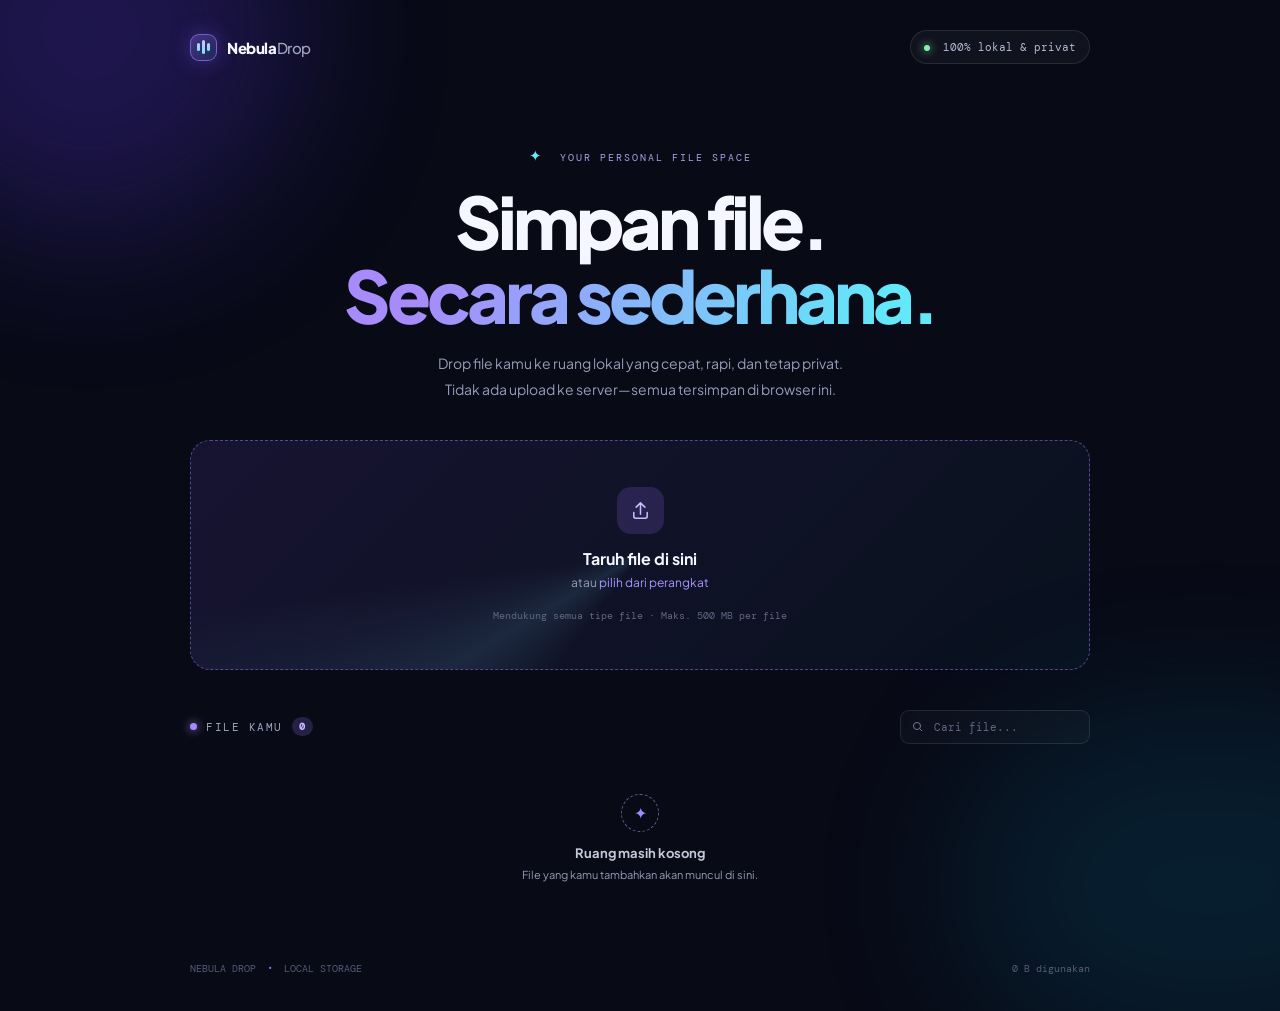
==== index.html @ 5b2bfb6b "Create Nebula Drop local file upload/download page for GitHub Pages." ====
<!doctype html>
<html lang="id">
<head>
  <meta charset="UTF-8" />
  <meta name="viewport" content="width=device-width, initial-scale=1.0" />
  <meta name="theme-color" content="#090b18" />
  <meta name="description" content="Nebula Drop — penyimpanan file lokal yang cepat, privat, dan modern." />
  <title>Nebula Drop — Local File Space</title>
  <link rel="preconnect" href="https://fonts.googleapis.com" />
  <link rel="preconnect" href="https://fonts.gstatic.com" crossorigin />
  <link href="https://fonts.googleapis.com/css2?family=DM+Mono:wght@400;500&family=Plus+Jakarta+Sans:wght@400;500;600;700;800&display=swap" rel="stylesheet" />
  <link rel="stylesheet" href="styles.css" />
</head>
<body>
  <div class="aurora aurora-one"></div>
  <div class="aurora aurora-two"></div>
  <main class="shell">
    <nav class="nav">
      <a class="brand" href="./" aria-label="Nebula Drop home">
        <span class="brand-mark"><span></span><span></span><span></span></span>
        <span>Nebula<span class="brand-muted">Drop</span></span>
      </a>
      <div class="privacy-pill"><span class="pulse"></span> 100% lokal & privat</div>
    </nav>

    <section class="hero">
      <div class="eyebrow"><span class="spark">✦</span> YOUR PERSONAL FILE SPACE</div>
      <h1>Simpan file.<br /><em>Secara sederhana.</em></h1>
      <p class="hero-copy">Drop file kamu ke ruang lokal yang cepat, rapi, dan tetap privat.<br class="desktop-only" /> Tidak ada upload ke server—semua tersimpan di browser ini.</p>
    </section>

    <section class="drop-zone" id="dropZone" tabindex="0" role="button" aria-label="Pilih atau letakkan file di sini">
      <input id="fileInput" type="file" multiple hidden />
      <div class="drop-icon"><svg viewBox="0 0 24 24" aria-hidden="true"><path d="M12 16V4m0 0L7.5 8.5M12 4l4.5 4.5M5 14v4a2 2 0 0 0 2 2h10a2 2 0 0 0 2-2v-4" /></svg></div>
      <h2>Taruh file di sini</h2>
      <p>atau <button class="browse-button" id="browseButton" type="button">pilih dari perangkat</button></p>
      <span class="drop-hint">Mendukung semua tipe file · Maks. 500 MB per file</span>
    </section>

    <section class="toolbar" aria-label="Kontrol file">
      <div class="section-title"><span class="title-dot"></span><span>FILE KAMU</span><strong id="fileCount">0</strong></div>
      <label class="search"><svg viewBox="0 0 24 24" aria-hidden="true"><circle cx="11" cy="11" r="6.5" /><path d="m16 16 4 4" /></svg><input id="searchInput" type="search" placeholder="Cari file..." aria-label="Cari file" /></label>
    </section>

    <section class="file-list" id="fileList" aria-live="polite"></section>
    <div class="empty-state" id="emptyState"><div class="empty-orbit">✦</div><h3>Ruang masih kosong</h3><p>File yang kamu tambahkan akan muncul di sini.</p></div>

    <footer><span>NEBULA DROP <b>·</b> LOCAL STORAGE</span><span id="storageText">0 B digunakan</span></footer>
  </main>
  <div class="toast" id="toast" role="status"></div>
  <script src="app.js"></script>
</body>
</html>
---- styles.css ----
@import url('https://fonts.googleapis.com/css2?family=DM+Mono:wght@400;500&family=Plus+Jakarta+Sans:wght@400;500;600;700;800&display=swap');
:root{--bg:#080a16;--panel:rgba(18,21,43,.7);--line:rgba(255,255,255,.1);--text:#f5f6ff;--muted:#969bb9;--accent:#9e7bff;--cyan:#67e8f9;--green:#86efac}*{box-sizing:border-box}body{margin:0;min-height:100vh;background:var(--bg);color:var(--text);font-family:'Plus Jakarta Sans',sans-serif;overflow-x:hidden}.aurora{position:fixed;z-index:-1;filter:blur(80px);border-radius:999px;pointer-events:none;opacity:.3}.aurora-one{width:420px;height:420px;background:#5132cc;top:-180px;left:-120px}.aurora-two{width:500px;height:350px;background:#087b9e;right:-180px;bottom:-160px;opacity:.18}.shell{width:min(900px,calc(100% - 40px));margin:auto;padding:30px 0 36px}.nav{display:flex;justify-content:space-between;align-items:center}.brand{color:var(--text);display:flex;align-items:center;gap:10px;text-decoration:none;font-size:15px;font-weight:800;letter-spacing:-.4px}.brand-muted{color:#a0a5c1;font-weight:500}.brand-mark{height:27px;width:27px;border:1px solid rgba(151,122,255,.65);border-radius:9px;display:flex;align-items:center;justify-content:center;gap:2px;background:linear-gradient(135deg,rgba(149,112,255,.35),rgba(91,225,244,.1));box-shadow:0 0 20px rgba(129,92,255,.35)}.brand-mark span{height:8px;width:3px;background:linear-gradient(#d0c3ff,#6ee7f9);border-radius:3px}.brand-mark span:nth-child(2){height:14px}.privacy-pill{font:11px 'DM Mono',monospace;color:#b5bad5;border:1px solid var(--line);background:rgba(255,255,255,.035);border-radius:30px;padding:9px 13px}.pulse{display:inline-block;width:6px;height:6px;border-radius:50%;background:var(--green);box-shadow:0 0 10px var(--green);margin-right:6px}.hero{text-align:center;padding:82px 0 38px}.eyebrow{font:10px 'DM Mono',monospace;letter-spacing:2px;color:#aaa2e7}.spark{color:var(--cyan);font-size:15px;margin-right:8px}.hero h1{font-size:clamp(43px,7vw,72px);line-height:1.03;letter-spacing:-4px;margin:18px 0 19px;font-weight:800}.hero h1 em{font-style:normal;background:linear-gradient(110deg,#a78bfa 15%,#63e8f9 90%);color:transparent;background-clip:text;-webkit-background-clip:text}.hero-copy{color:var(--muted);font-size:14px;line-height:1.8;margin:0}.drop-zone{min-height:230px;border:1px dashed rgba(160,133,255,.48);border-radius:20px;background:linear-gradient(135deg,rgba(127,91,237,.13),rgba(37,211,238,.035));display:flex;flex-direction:column;align-items:center;justify-content:center;text-align:center;transition:.25s;cursor:pointer;position:relative;overflow:hidden}.drop-zone:before{content:'';position:absolute;inset:-80%;background:conic-gradient(from 90deg,transparent 0 35%,rgba(126,231,255,.1),transparent 48% 100%);animation:spin 9s linear infinite}.drop-zone>*{position:relative}.drop-zone.dragging,.drop-zone:hover,.drop-zone:focus{border-color:#a795ff;background:linear-gradient(135deg,rgba(127,91,237,.22),rgba(37,211,238,.08));outline:none;transform:translateY(-2px);box-shadow:0 15px 50px rgba(71,53,160,.16)}.drop-icon{width:47px;height:47px;border-radius:14px;background:rgba(148,116,255,.18);display:grid;place-items:center;color:#c8bcff;margin-bottom:14px}.drop-icon svg{width:23px;fill:none;stroke:currentColor;stroke-width:1.6;stroke-linecap:round;stroke-linejoin:round}.drop-zone h2{font-size:16px;margin:0 0 6px}.drop-zone p{margin:0;color:var(--muted);font-size:12px}.browse-button{border:0;background:none;color:#a995ff;font:inherit;cursor:pointer;padding:0}.browse-button:hover{text-decoration:underline}.drop-hint{font:10px 'DM Mono',monospace;color:#626782;margin-top:19px}.toolbar{display:flex;justify-content:space-between;align-items:center;margin:40px 0 14px}.section-title{display:flex;align-items:center;gap:9px;font:11px 'DM Mono',monospace;color:#9fa4c0;letter-spacing:1.5px}.section-title strong{background:rgba(153,126,255,.2);color:#c5b8ff;border-radius:10px;padding:3px 7px;font-size:10px}.title-dot{width:7px;height:7px;border-radius:50%;background:#a78bfa;box-shadow:0 0 10px #a78bfa}.search{height:34px;width:190px;display:flex;align-items:center;gap:8px;border:1px solid var(--line);border-radius:9px;padding:0 10px;color:#777d9c;background:rgba(255,255,255,.025)}.search svg{width:15px;fill:none;stroke:currentColor;stroke-width:1.8}.search input{border:0;outline:0;background:none;color:var(--text);width:100%;font:11px 'DM Mono',monospace}.search input::placeholder{color:#626782}.file-list{display:grid;gap:8px}.file-row{display:flex;align-items:center;gap:13px;background:var(--panel);border:1px solid rgba(255,255,255,.07);border-radius:12px;padding:12px 13px;animation:rise .3s ease both}.file-icon{height:37px;width:37px;flex:none;display:grid;place-items:center;border-radius:9px;background:linear-gradient(135deg,rgba(167,139,250,.2),rgba(103,232,249,.1));color:#b9adff;font:10px 'DM Mono',monospace;text-transform:uppercase}.file-meta{min-width:0;flex:1}.file-name{font-size:12px;font-weight:600;white-space:nowrap;overflow:hidden;text-overflow:ellipsis}.file-size{font:10px 'DM Mono',monospace;color:#777d9c;margin-top:4px}.file-actions{display:flex;gap:5px}.icon-btn{height:31px;width:31px;border:1px solid var(--line);border-radius:8px;background:rgba(255,255,255,.035);color:#aab0cd;cursor:pointer;display:grid;place-items:center;transition:.2s}.icon-btn svg{height:15px;width:15px;fill:none;stroke:currentColor;stroke-width:1.7;stroke-linecap:round;stroke-linejoin:round}.icon-btn:hover{color:#fff;background:rgba(167,139,250,.25);border-color:#8f7ce4}.icon-btn.delete:hover{color:#fda4af;background:rgba(244,63,94,.15)}.empty-state{text-align:center;padding:36px 0;color:var(--muted)}.empty-orbit{width:38px;height:38px;border:1px dashed #635d96;border-radius:50%;display:grid;place-items:center;color:#9e8cff;margin:0 auto 13px}.empty-state h3{font-size:13px;color:#c5c7db;margin:0 0 7px}.empty-state p{font-size:11px;margin:0}footer{display:flex;justify-content:space-between;color:#565b77;font:10px 'DM Mono',monospace;margin-top:45px}footer b{color:#8b7ee0;padding:0 5px}.toast{position:fixed;bottom:25px;left:50%;transform:translate(-50%,20px);opacity:0;pointer-events:none;background:#e7e5ff;color:#19132d;border-radius:9px;padding:11px 15px;font-size:12px;font-weight:700;transition:.3s;box-shadow:0 8px 30px #0008}.toast.show{opacity:1;transform:translate(-50%,0)}@keyframes spin{to{transform:rotate(360deg)}}@keyframes rise{from{opacity:0;transform:translateY(6px)}}@media(max-width:560px){.shell{width:calc(100% - 28px);padding-top:20px}.privacy-pill{font-size:9px}.hero{padding:70px 0 34px}.hero h1{letter-spacing:-2.5px}.desktop-only{display:none}.toolbar{margin-top:30px}.search{width:145px}.file-row{padding:10px}.file-actions{gap:3px}footer{margin-top:35px;font-size:8px}}
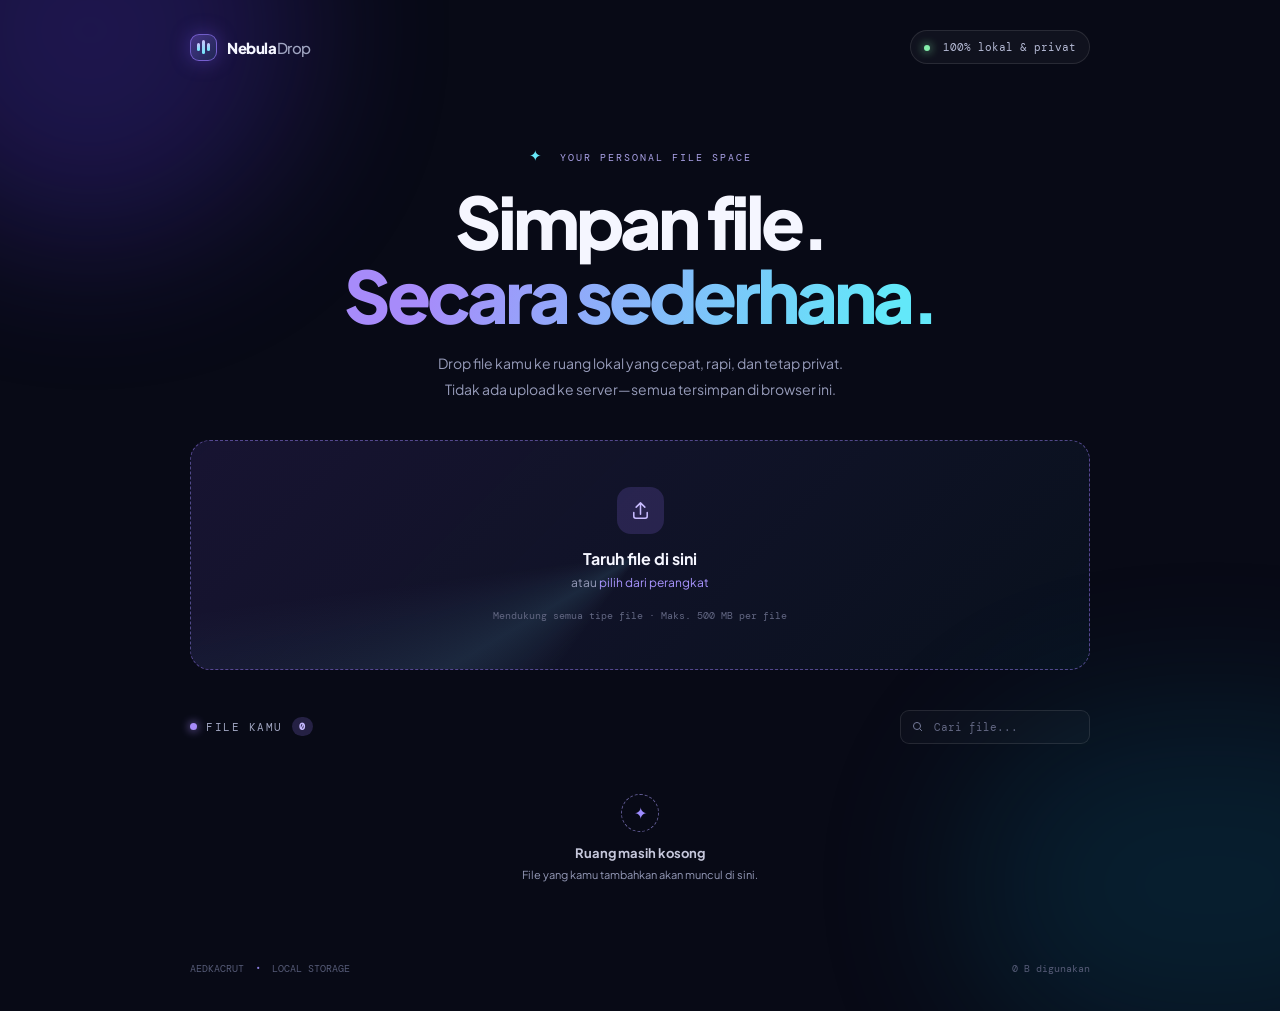
==== commit 73bd90c2: "Update project name from Nebula Drop to Kang Brave" ====
--- a/index.html
+++ b/index.html
@@ -4,8 +4,8 @@
   <meta charset="UTF-8" />
   <meta name="viewport" content="width=device-width, initial-scale=1.0" />
   <meta name="theme-color" content="#090b18" />
-  <meta name="description" content="Nebula Drop — penyimpanan file lokal yang cepat, privat, dan modern." />
-  <title>Nebula Drop — Local File Space</title>
+  <meta name="description" content="Kang Brave — penyimpanan file lokal yang cepat, privat, dan modern." />
+  <title>Kang Brave — Local File Space</title>
   <link rel="preconnect" href="https://fonts.googleapis.com" />
   <link rel="preconnect" href="https://fonts.gstatic.com" crossorigin />
   <link href="https://fonts.googleapis.com/css2?family=DM+Mono:wght@400;500&family=Plus+Jakarta+Sans:wght@400;500;600;700;800&display=swap" rel="stylesheet" />
@@ -16,7 +16,7 @@
   <div class="aurora aurora-two"></div>
   <main class="shell">
     <nav class="nav">
-      <a class="brand" href="./" aria-label="Nebula Drop home">
+      <a class="brand" href="./" aria-label="Kang Brave home">
         <span class="brand-mark"><span></span><span></span><span></span></span>
         <span>Nebula<span class="brand-muted">Drop</span></span>
       </a>
@@ -45,7 +45,7 @@
     <section class="file-list" id="fileList" aria-live="polite"></section>
     <div class="empty-state" id="emptyState"><div class="empty-orbit">✦</div><h3>Ruang masih kosong</h3><p>File yang kamu tambahkan akan muncul di sini.</p></div>
 
-    <footer><span>NEBULA DROP <b>·</b> LOCAL STORAGE</span><span id="storageText">0 B digunakan</span></footer>
+    <footer><span>AEDKACRUT <b>·</b> LOCAL STORAGE</span><span id="storageText">0 B digunakan</span></footer>
   </main>
   <div class="toast" id="toast" role="status"></div>
   <script src="app.js"></script>
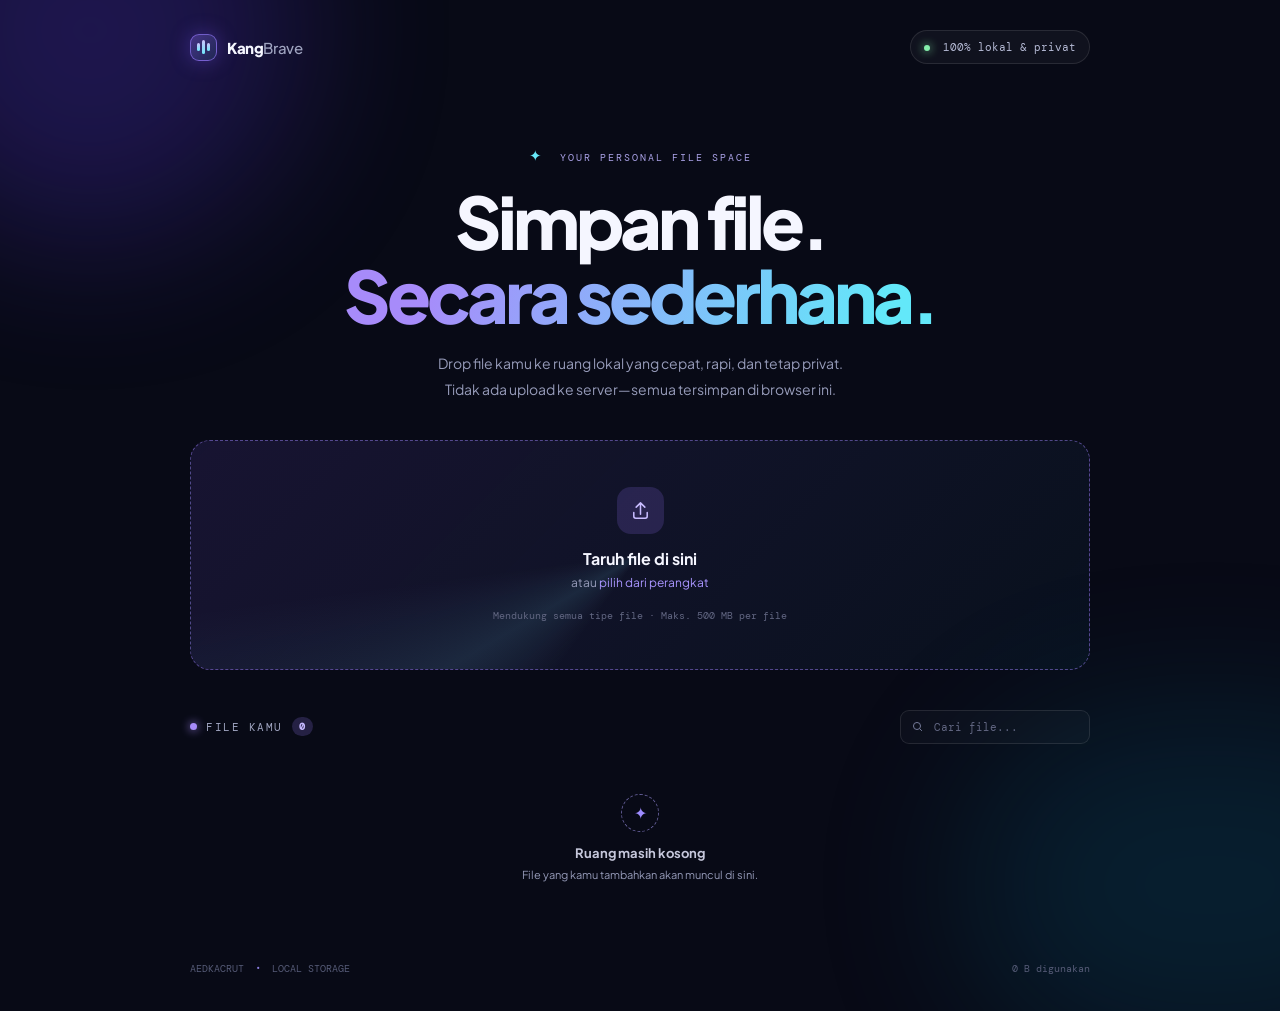
==== commit fd3dfca7: "Update brand name from 'NebulaDrop' to 'KangBrave'" ====
--- a/index.html
+++ b/index.html
@@ -18,7 +18,7 @@
     <nav class="nav">
       <a class="brand" href="./" aria-label="Kang Brave home">
         <span class="brand-mark"><span></span><span></span><span></span></span>
-        <span>Nebula<span class="brand-muted">Drop</span></span>
+        <span>Kang<span class="brand-muted">Brave</span></span>
       </a>
       <div class="privacy-pill"><span class="pulse"></span> 100% lokal & privat</div>
     </nav>
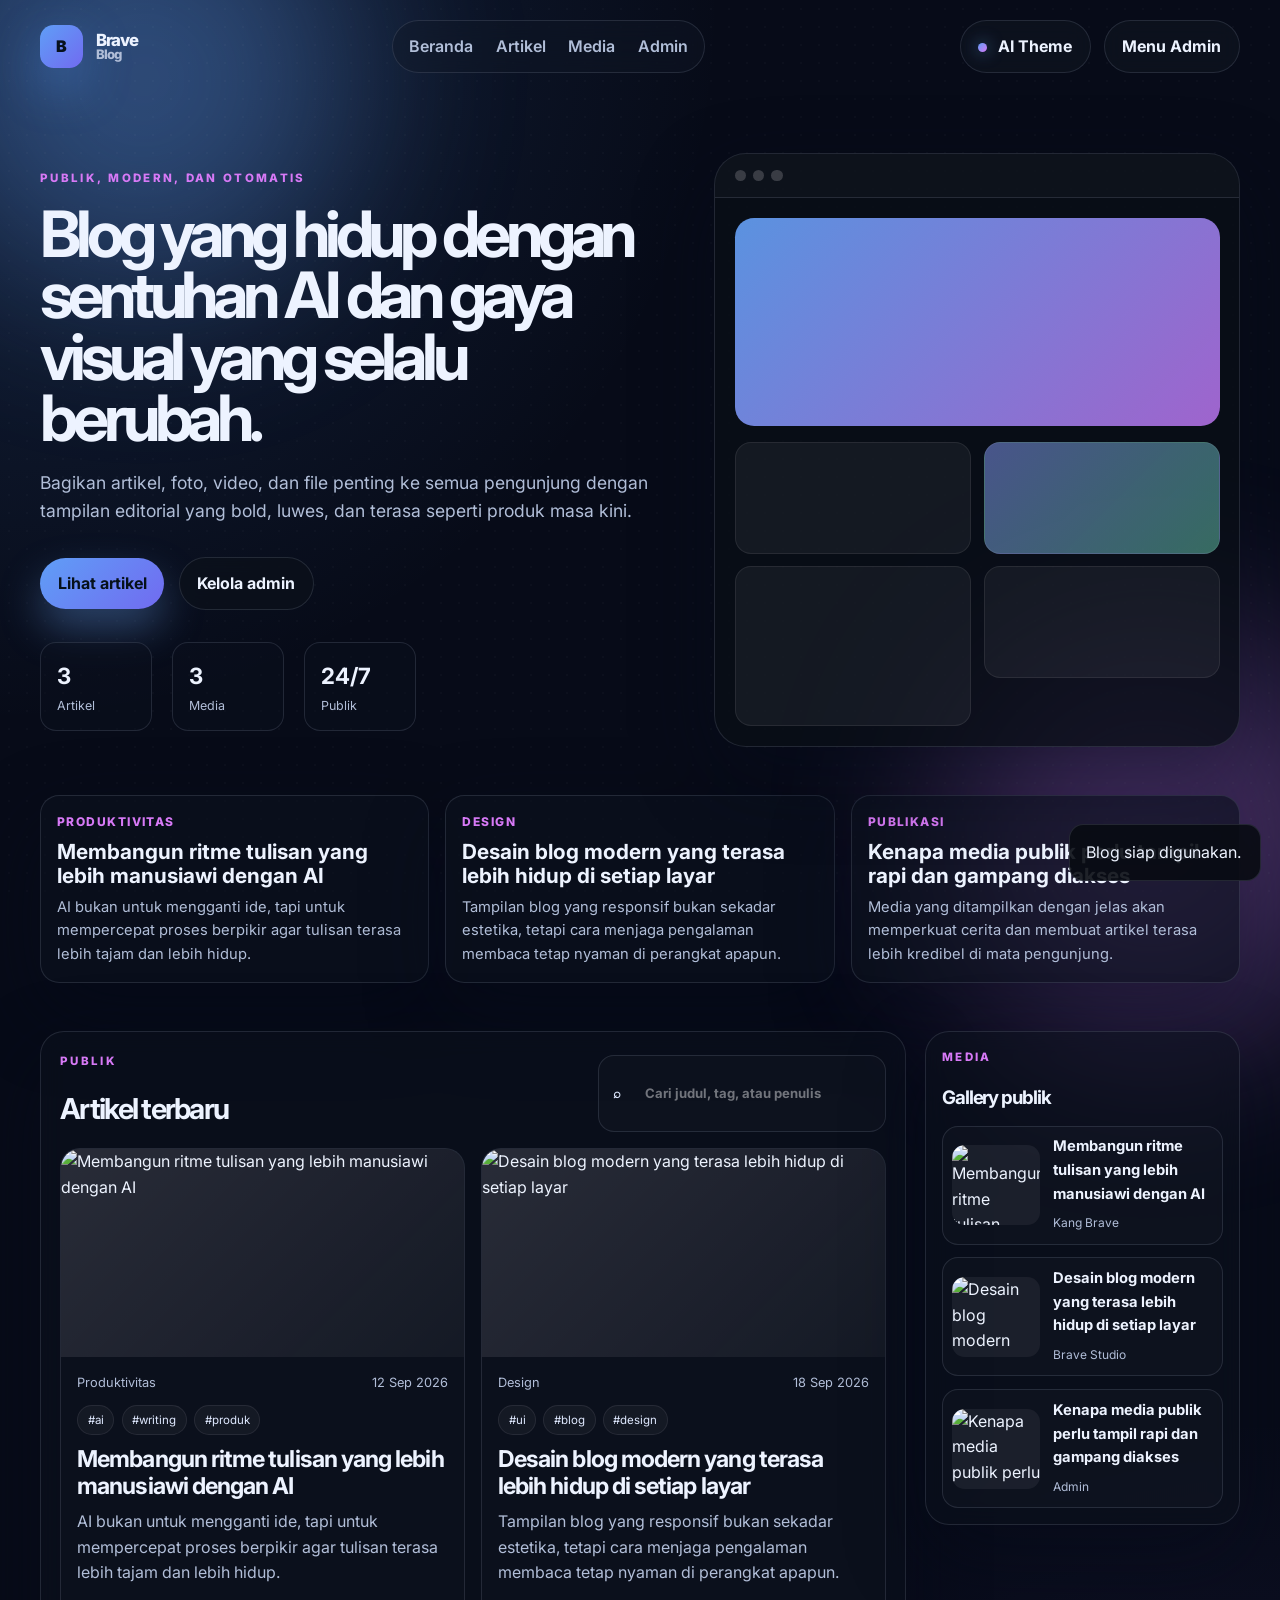
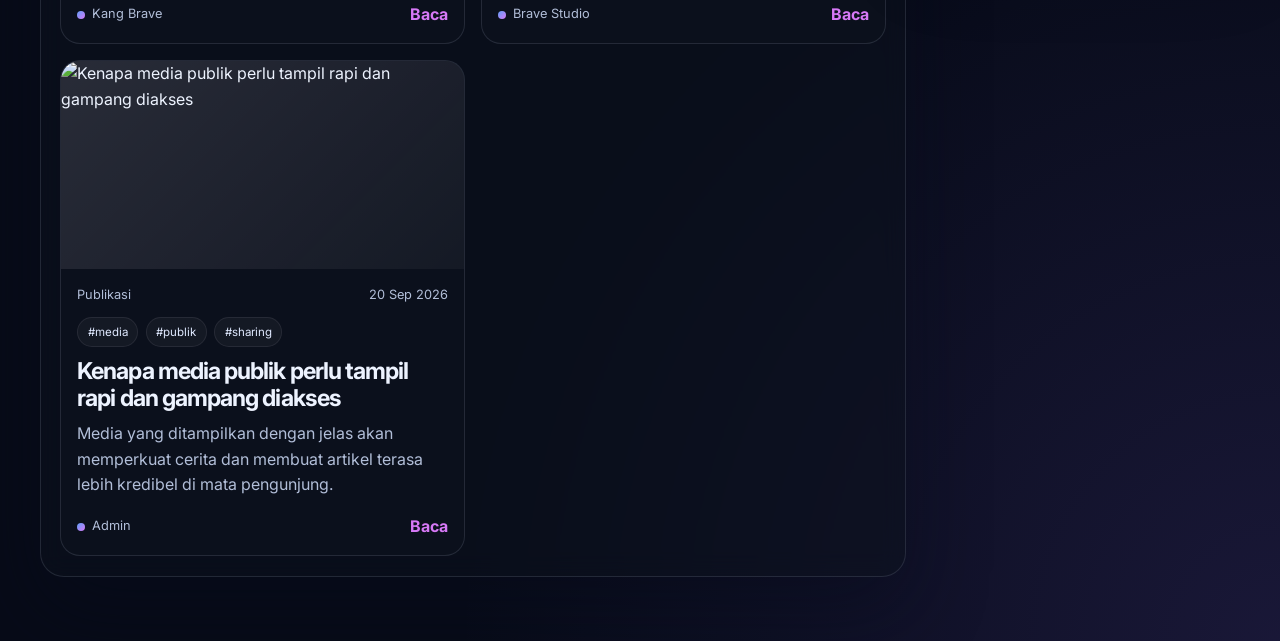
==== commit 56de35dd: "Add a modern public blog homepage with AI-inspired dynamic theming, public article/media feed, and a" ====
--- a/index.html
+++ b/index.html
@@ -1,53 +1,192 @@
-<!doctype html>
+<!DOCTYPE html>
 <html lang="id">
-<head>
-  <meta charset="UTF-8" />
-  <meta name="viewport" content="width=device-width, initial-scale=1.0" />
-  <meta name="theme-color" content="#090b18" />
-  <meta name="description" content="Kang Brave — penyimpanan file lokal yang cepat, privat, dan modern." />
-  <title>Kang Brave — Local File Space</title>
-  <link rel="preconnect" href="https://fonts.googleapis.com" />
-  <link rel="preconnect" href="https://fonts.gstatic.com" crossorigin />
-  <link href="https://fonts.googleapis.com/css2?family=DM+Mono:wght@400;500&family=Plus+Jakarta+Sans:wght@400;500;600;700;800&display=swap" rel="stylesheet" />
-  <link rel="stylesheet" href="styles.css" />
-</head>
-<body>
-  <div class="aurora aurora-one"></div>
-  <div class="aurora aurora-two"></div>
-  <main class="shell">
-    <nav class="nav">
-      <a class="brand" href="./" aria-label="Kang Brave home">
-        <span class="brand-mark"><span></span><span></span><span></span></span>
-        <span>Kang<span class="brand-muted">Brave</span></span>
-      </a>
-      <div class="privacy-pill"><span class="pulse"></span> 100% lokal & privat</div>
-    </nav>
+  <head>
+    <meta charset="UTF-8" />
+    <meta name="viewport" content="width=device-width, initial-scale=1.0" />
+    <meta name="description" content="Brave Blog — blog publik dengan artikel, media, dan admin panel modern." />
+    <title>Brave Blog</title>
+    <link rel="preconnect" href="https://fonts.googleapis.com" />
+    <link rel="preconnect" href="https://fonts.gstatic.com" crossorigin />
+    <link href="https://fonts.googleapis.com/css2?family=Inter:wght@400;500;600;700;800;900&display=swap" rel="stylesheet" />
+    <link rel="stylesheet" href="styles.css" />
+  </head>
+  <body>
+    <div class="glow glow-1"></div>
+    <div class="glow glow-2"></div>
+    <div class="noise"></div>
 
-    <section class="hero">
-      <div class="eyebrow"><span class="spark">✦</span> YOUR PERSONAL FILE SPACE</div>
-      <h1>Simpan file.<br /><em>Secara sederhana.</em></h1>
-      <p class="hero-copy">Drop file kamu ke ruang lokal yang cepat, rapi, dan tetap privat.<br class="desktop-only" /> Tidak ada upload ke server—semua tersimpan di browser ini.</p>
-    </section>
+    <header class="topbar">
+      <div class="brand-wrap">
+        <div class="brand-mark">B</div>
+        <div class="brand-copy">
+          <span class="brand-name">Brave</span>
+          <span class="brand-sub">Blog</span>
+        </div>
+      </div>
 
-    <section class="drop-zone" id="dropZone" tabindex="0" role="button" aria-label="Pilih atau letakkan file di sini">
-      <input id="fileInput" type="file" multiple hidden />
-      <div class="drop-icon"><svg viewBox="0 0 24 24" aria-hidden="true"><path d="M12 16V4m0 0L7.5 8.5M12 4l4.5 4.5M5 14v4a2 2 0 0 0 2 2h10a2 2 0 0 0 2-2v-4" /></svg></div>
-      <h2>Taruh file di sini</h2>
-      <p>atau <button class="browse-button" id="browseButton" type="button">pilih dari perangkat</button></p>
-      <span class="drop-hint">Mendukung semua tipe file · Maks. 500 MB per file</span>
-    </section>
+      <nav class="main-nav" aria-label="Navigasi utama">
+        <a href="#home">Beranda</a>
+        <a href="#posts">Artikel</a>
+        <a href="#media">Media</a>
+        <a href="#admin">Admin</a>
+      </nav>
 
-    <section class="toolbar" aria-label="Kontrol file">
-      <div class="section-title"><span class="title-dot"></span><span>FILE KAMU</span><strong id="fileCount">0</strong></div>
-      <label class="search"><svg viewBox="0 0 24 24" aria-hidden="true"><circle cx="11" cy="11" r="6.5" /><path d="m16 16 4 4" /></svg><input id="searchInput" type="search" placeholder="Cari file..." aria-label="Cari file" /></label>
-    </section>
+      <div class="topbar-actions">
+        <button id="themeToggle" class="theme-button" type="button" aria-label="Ubah tema otomatis">
+          <span class="theme-dot"></span>
+          AI Theme
+        </button>
+        <button id="openAdminBtn" class="admin-button" type="button">Menu Admin</button>
+      </div>
+    </header>
 
-    <section class="file-list" id="fileList" aria-live="polite"></section>
-    <div class="empty-state" id="emptyState"><div class="empty-orbit">✦</div><h3>Ruang masih kosong</h3><p>File yang kamu tambahkan akan muncul di sini.</p></div>
+    <main class="page-shell">
+      <section class="hero" id="home">
+        <div class="hero-copy">
+          <p class="eyebrow">Publik, modern, dan otomatis</p>
+          <h1>Blog yang hidup dengan sentuhan AI dan gaya visual yang selalu berubah.</h1>
+          <p class="lead">
+            Bagikan artikel, foto, video, dan file penting ke semua pengunjung dengan tampilan editorial yang bold,
+            luwes, dan terasa seperti produk masa kini.
+          </p>
 
-    <footer><span>AEDKACRUT <b>·</b> LOCAL STORAGE</span><span id="storageText">0 B digunakan</span></footer>
-  </main>
-  <div class="toast" id="toast" role="status"></div>
-  <script src="app.js"></script>
-</body>
+          <div class="hero-actions">
+            <a href="#posts" class="primary-button">Lihat artikel</a>
+            <button id="openAdminSecondary" class="secondary-button" type="button">Kelola admin</button>
+          </div>
+
+          <div class="stats-bar" aria-label="Statistik blog">
+            <div>
+              <strong id="postCountStat">0</strong>
+              <span>Artikel</span>
+            </div>
+            <div>
+              <strong id="mediaCountStat">0</strong>
+              <span>Media</span>
+            </div>
+            <div>
+              <strong>24/7</strong>
+              <span>Publik</span>
+            </div>
+          </div>
+        </div>
+
+        <div class="hero-visual" aria-label="Preview layout blog">
+          <div class="card-window">
+            <div class="window-bar">
+              <span></span>
+              <span></span>
+              <span></span>
+            </div>
+            <div class="window-content">
+              <div class="mini-feature feature-top"></div>
+              <div class="mini-grid">
+                <div class="mini-card"></div>
+                <div class="mini-card accent"></div>
+                <div class="mini-card tall"></div>
+                <div class="mini-card"></div>
+              </div>
+            </div>
+          </div>
+        </div>
+      </section>
+
+      <section class="featured-row" id="featuredRow" aria-label="Highlight artikel"></section>
+
+      <section class="content-grid" id="posts">
+        <div class="main-panel">
+          <div class="section-head">
+            <div>
+              <p class="eyebrow">Publik</p>
+              <h2>Artikel terbaru</h2>
+            </div>
+            <label class="search-box" aria-label="Cari artikel">
+              <span>⌕</span>
+              <input id="searchInput" type="search" placeholder="Cari judul, tag, atau penulis" />
+            </label>
+          </div>
+
+          <div id="postList" class="post-grid" aria-live="polite"></div>
+        </div>
+
+        <aside class="sidebar-panel" id="media">
+          <div class="side-card">
+            <div class="section-head compact">
+              <div>
+                <p class="eyebrow">Media</p>
+                <h3>Gallery publik</h3>
+              </div>
+            </div>
+            <div id="mediaList" class="media-grid"></div>
+          </div>
+        </aside>
+      </section>
+
+      <section id="admin" class="admin-panel hidden" aria-live="polite">
+        <div class="admin-header">
+          <div>
+            <p class="eyebrow">Area admin</p>
+            <h2>Kelola konten</h2>
+          </div>
+          <button id="closeAdminBtn" class="close-button" type="button" aria-label="Tutup admin">×</button>
+        </div>
+
+        <form id="postForm" class="admin-form">
+          <div class="field-row two-col">
+            <label>
+              Judul artikel
+              <input id="titleInput" name="title" type="text" maxlength="120" placeholder="Judul yang ingin diposting" required />
+            </label>
+            <label>
+              Penulis
+              <input id="authorInput" name="author" type="text" maxlength="60" placeholder="Nama penulis" value="Admin" />
+            </label>
+          </div>
+
+          <div class="field-row two-col">
+            <label>
+              Kategori
+              <input id="categoryInput" name="category" type="text" maxlength="40" placeholder="Teknologi, Design, Tips, dll" />
+            </label>
+            <label>
+              Tag
+              <input id="tagsInput" name="tags" type="text" maxlength="100" placeholder="ai, blog, media" />
+            </label>
+          </div>
+
+          <label>
+            Ringkasan
+            <textarea id="excerptInput" name="excerpt" rows="2" maxlength="220" placeholder="Tulis ringkasan singkat artikel"></textarea>
+          </label>
+
+          <label>
+            Konten artikel
+            <textarea id="contentInput" name="content" rows="6" maxlength="5000" placeholder="Tulis isi artikel..." required></textarea>
+          </label>
+
+          <div class="upload-box">
+            <div class="upload-copy">
+              <strong>Tambahkan media publik</strong>
+              <small>Pilih gambar, video, atau audio yang bisa dilihat semua pengunjung.</small>
+            </div>
+            <label class="upload-button">
+              <input id="mediaInput" type="file" accept="image/*,video/*,audio/*" multiple />
+              Pilih file
+            </label>
+          </div>
+
+          <div id="mediaPreview" class="media-preview" aria-live="polite"></div>
+
+          <div class="form-actions">
+            <button type="submit" class="primary-button small">Publikasikan</button>
+            <button type="button" id="resetFormBtn" class="secondary-button small ghost">Reset</button>
+          </div>
+        </form>
+      </section>
+    </main>
+
+    <div id="toast" class="toast" role="status" aria-live="polite"></div>
+
+    <script src="app.js"></script>
+  </body>
 </html>
--- a/styles.css
+++ b/styles.css
@@ -1,2 +1,898 @@
-@import url('https://fonts.googleapis.com/css2?family=DM+Mono:wght@400;500&family=Plus+Jakarta+Sans:wght@400;500;600;700;800&display=swap');
-:root{--bg:#080a16;--panel:rgba(18,21,43,.7);--line:rgba(255,255,255,.1);--text:#f5f6ff;--muted:#969bb9;--accent:#9e7bff;--cyan:#67e8f9;--green:#86efac}*{box-sizing:border-box}body{margin:0;min-height:100vh;background:var(--bg);color:var(--text);font-family:'Plus Jakarta Sans',sans-serif;overflow-x:hidden}.aurora{position:fixed;z-index:-1;filter:blur(80px);border-radius:999px;pointer-events:none;opacity:.3}.aurora-one{width:420px;height:420px;background:#5132cc;top:-180px;left:-120px}.aurora-two{width:500px;height:350px;background:#087b9e;right:-180px;bottom:-160px;opacity:.18}.shell{width:min(900px,calc(100% - 40px));margin:auto;padding:30px 0 36px}.nav{display:flex;justify-content:space-between;align-items:center}.brand{color:var(--text);display:flex;align-items:center;gap:10px;text-decoration:none;font-size:15px;font-weight:800;letter-spacing:-.4px}.brand-muted{color:#a0a5c1;font-weight:500}.brand-mark{height:27px;width:27px;border:1px solid rgba(151,122,255,.65);border-radius:9px;display:flex;align-items:center;justify-content:center;gap:2px;background:linear-gradient(135deg,rgba(149,112,255,.35),rgba(91,225,244,.1));box-shadow:0 0 20px rgba(129,92,255,.35)}.brand-mark span{height:8px;width:3px;background:linear-gradient(#d0c3ff,#6ee7f9);border-radius:3px}.brand-mark span:nth-child(2){height:14px}.privacy-pill{font:11px 'DM Mono',monospace;color:#b5bad5;border:1px solid var(--line);background:rgba(255,255,255,.035);border-radius:30px;padding:9px 13px}.pulse{display:inline-block;width:6px;height:6px;border-radius:50%;background:var(--green);box-shadow:0 0 10px var(--green);margin-right:6px}.hero{text-align:center;padding:82px 0 38px}.eyebrow{font:10px 'DM Mono',monospace;letter-spacing:2px;color:#aaa2e7}.spark{color:var(--cyan);font-size:15px;margin-right:8px}.hero h1{font-size:clamp(43px,7vw,72px);line-height:1.03;letter-spacing:-4px;margin:18px 0 19px;font-weight:800}.hero h1 em{font-style:normal;background:linear-gradient(110deg,#a78bfa 15%,#63e8f9 90%);color:transparent;background-clip:text;-webkit-background-clip:text}.hero-copy{color:var(--muted);font-size:14px;line-height:1.8;margin:0}.drop-zone{min-height:230px;border:1px dashed rgba(160,133,255,.48);border-radius:20px;background:linear-gradient(135deg,rgba(127,91,237,.13),rgba(37,211,238,.035));display:flex;flex-direction:column;align-items:center;justify-content:center;text-align:center;transition:.25s;cursor:pointer;position:relative;overflow:hidden}.drop-zone:before{content:'';position:absolute;inset:-80%;background:conic-gradient(from 90deg,transparent 0 35%,rgba(126,231,255,.1),transparent 48% 100%);animation:spin 9s linear infinite}.drop-zone>*{position:relative}.drop-zone.dragging,.drop-zone:hover,.drop-zone:focus{border-color:#a795ff;background:linear-gradient(135deg,rgba(127,91,237,.22),rgba(37,211,238,.08));outline:none;transform:translateY(-2px);box-shadow:0 15px 50px rgba(71,53,160,.16)}.drop-icon{width:47px;height:47px;border-radius:14px;background:rgba(148,116,255,.18);display:grid;place-items:center;color:#c8bcff;margin-bottom:14px}.drop-icon svg{width:23px;fill:none;stroke:currentColor;stroke-width:1.6;stroke-linecap:round;stroke-linejoin:round}.drop-zone h2{font-size:16px;margin:0 0 6px}.drop-zone p{margin:0;color:var(--muted);font-size:12px}.browse-button{border:0;background:none;color:#a995ff;font:inherit;cursor:pointer;padding:0}.browse-button:hover{text-decoration:underline}.drop-hint{font:10px 'DM Mono',monospace;color:#626782;margin-top:19px}.toolbar{display:flex;justify-content:space-between;align-items:center;margin:40px 0 14px}.section-title{display:flex;align-items:center;gap:9px;font:11px 'DM Mono',monospace;color:#9fa4c0;letter-spacing:1.5px}.section-title strong{background:rgba(153,126,255,.2);color:#c5b8ff;border-radius:10px;padding:3px 7px;font-size:10px}.title-dot{width:7px;height:7px;border-radius:50%;background:#a78bfa;box-shadow:0 0 10px #a78bfa}.search{height:34px;width:190px;display:flex;align-items:center;gap:8px;border:1px solid var(--line);border-radius:9px;padding:0 10px;color:#777d9c;background:rgba(255,255,255,.025)}.search svg{width:15px;fill:none;stroke:currentColor;stroke-width:1.8}.search input{border:0;outline:0;background:none;color:var(--text);width:100%;font:11px 'DM Mono',monospace}.search input::placeholder{color:#626782}.file-list{display:grid;gap:8px}.file-row{display:flex;align-items:center;gap:13px;background:var(--panel);border:1px solid rgba(255,255,255,.07);border-radius:12px;padding:12px 13px;animation:rise .3s ease both}.file-icon{height:37px;width:37px;flex:none;display:grid;place-items:center;border-radius:9px;background:linear-gradient(135deg,rgba(167,139,250,.2),rgba(103,232,249,.1));color:#b9adff;font:10px 'DM Mono',monospace;text-transform:uppercase}.file-meta{min-width:0;flex:1}.file-name{font-size:12px;font-weight:600;white-space:nowrap;overflow:hidden;text-overflow:ellipsis}.file-size{font:10px 'DM Mono',monospace;color:#777d9c;margin-top:4px}.file-actions{display:flex;gap:5px}.icon-btn{height:31px;width:31px;border:1px solid var(--line);border-radius:8px;background:rgba(255,255,255,.035);color:#aab0cd;cursor:pointer;display:grid;place-items:center;transition:.2s}.icon-btn svg{height:15px;width:15px;fill:none;stroke:currentColor;stroke-width:1.7;stroke-linecap:round;stroke-linejoin:round}.icon-btn:hover{color:#fff;background:rgba(167,139,250,.25);border-color:#8f7ce4}.icon-btn.delete:hover{color:#fda4af;background:rgba(244,63,94,.15)}.empty-state{text-align:center;padding:36px 0;color:var(--muted)}.empty-orbit{width:38px;height:38px;border:1px dashed #635d96;border-radius:50%;display:grid;place-items:center;color:#9e8cff;margin:0 auto 13px}.empty-state h3{font-size:13px;color:#c5c7db;margin:0 0 7px}.empty-state p{font-size:11px;margin:0}footer{display:flex;justify-content:space-between;color:#565b77;font:10px 'DM Mono',monospace;margin-top:45px}footer b{color:#8b7ee0;padding:0 5px}.toast{position:fixed;bottom:25px;left:50%;transform:translate(-50%,20px);opacity:0;pointer-events:none;background:#e7e5ff;color:#19132d;border-radius:9px;padding:11px 15px;font-size:12px;font-weight:700;transition:.3s;box-shadow:0 8px 30px #0008}.toast.show{opacity:1;transform:translate(-50%,0)}@keyframes spin{to{transform:rotate(360deg)}}@keyframes rise{from{opacity:0;transform:translateY(6px)}}@media(max-width:560px){.shell{width:calc(100% - 28px);padding-top:20px}.privacy-pill{font-size:9px}.hero{padding:70px 0 34px}.hero h1{letter-spacing:-2.5px}.desktop-only{display:none}.toolbar{margin-top:30px}.search{width:145px}.file-row{padding:10px}.file-actions{gap:3px}footer{margin-top:35px;font-size:8px}}
+:root {
+  --bg: #070b18;
+  --bg-soft: #101828;
+  --panel: rgba(12, 18, 30, 0.7);
+  --panel-strong: rgba(17, 24, 39, 0.9);
+  --line: rgba(148, 163, 184, 0.18);
+  --text: #edf3ff;
+  --muted: #b1bed8;
+  --light: #dfe9ff;
+  --hue: 215;
+  --accent: hsl(var(--hue) 90% 67%);
+  --accent-2: hsl(calc(var(--hue) + 28) 82% 68%);
+  --accent-3: hsl(calc(var(--hue) + 70) 88% 72%);
+  --shadow: 0 30px 80px rgba(6, 10, 26, 0.45);
+  --radius: 24px;
+}
+
+* {
+  box-sizing: border-box;
+}
+
+html {
+  scroll-behavior: smooth;
+}
+
+body {
+  margin: 0;
+  min-height: 100vh;
+  font-family: "Inter", sans-serif;
+  background:
+    radial-gradient(circle at top left, hsla(var(--hue), 90%, 65%, 0.18), transparent 28%),
+    radial-gradient(circle at bottom right, hsla(calc(var(--hue) + 40), 90%, 68%, 0.14), transparent 32%),
+    var(--bg);
+  color: var(--text);
+  line-height: 1.6;
+  overflow-x: hidden;
+}
+
+img,
+video {
+  max-width: 100%;
+  display: block;
+}
+
+button,
+input,
+textarea {
+  font: inherit;
+}
+
+button {
+  cursor: pointer;
+}
+
+.glow {
+  position: fixed;
+  width: 26rem;
+  height: 26rem;
+  border-radius: 50%;
+  filter: blur(90px);
+  opacity: 0.34;
+  pointer-events: none;
+  z-index: 0;
+  animation: floatGlow 12s ease-in-out infinite alternate;
+}
+
+.glow-1 {
+  top: -8rem;
+  left: -4rem;
+  background: hsl(var(--hue) 90% 68%);
+}
+
+.glow-2 {
+  bottom: -9rem;
+  right: -5rem;
+  background: hsl(calc(var(--hue) + 60) 90% 72%);
+  animation-delay: 1.2s;
+}
+
+.noise {
+  position: fixed;
+  inset: 0;
+  opacity: 0.12;
+  background-image: radial-gradient(rgba(255, 255, 255, 0.18) 0.8px, transparent 0.8px);
+  background-size: 18px 18px;
+  pointer-events: none;
+  z-index: 0;
+}
+
+.topbar,
+.page-shell,
+.toast {
+  position: relative;
+  z-index: 1;
+}
+
+.topbar {
+  max-width: 1240px;
+  margin: 0 auto;
+  padding: 1.25rem 1.25rem 0;
+  display: flex;
+  align-items: center;
+  justify-content: space-between;
+  gap: 1rem;
+}
+
+.brand-wrap {
+  display: flex;
+  align-items: center;
+  gap: 0.8rem;
+}
+
+.brand-mark {
+  width: 2.7rem;
+  height: 2.7rem;
+  display: inline-grid;
+  place-items: center;
+  border-radius: 0.85rem;
+  background: linear-gradient(135deg, var(--accent), var(--accent-2));
+  color: #07111d;
+  font-weight: 900;
+  box-shadow: 0 18px 48px hsla(var(--hue), 90%, 65%, 0.38);
+}
+
+.brand-copy {
+  display: flex;
+  flex-direction: column;
+  line-height: 1;
+}
+
+.brand-name,
+.brand-sub {
+  font-weight: 800;
+  letter-spacing: -0.08em;
+}
+
+.brand-name {
+  font-size: 1.05rem;
+}
+
+.brand-sub {
+  font-size: 0.82rem;
+  color: var(--muted);
+}
+
+.main-nav {
+  display: flex;
+  align-items: center;
+  gap: 1.4rem;
+  padding: 0.8rem 1rem;
+  border: 1px solid var(--line);
+  background: rgba(17, 25, 38, 0.42);
+  border-radius: 999px;
+  backdrop-filter: blur(14px);
+}
+
+.main-nav a {
+  color: var(--muted);
+  text-decoration: none;
+  font-weight: 600;
+  transition: color 0.2s ease;
+}
+
+.main-nav a:hover {
+  color: var(--text);
+}
+
+.topbar-actions {
+  display: flex;
+  align-items: center;
+  gap: 0.8rem;
+}
+
+.theme-button,
+.admin-button,
+.primary-button,
+.secondary-button,
+.close-button,
+.upload-button {
+  border: 1px solid var(--line);
+  border-radius: 999px;
+  background: rgba(15, 21, 32, 0.7);
+  color: var(--text);
+  padding: 0.8rem 1.1rem;
+  font-weight: 700;
+  transition: transform 0.2s ease, border-color 0.2s ease, box-shadow 0.2s ease;
+}
+
+.theme-button,
+.admin-button,
+.secondary-button,
+.close-button {
+  backdrop-filter: blur(10px);
+}
+
+.theme-button:hover,
+.admin-button:hover,
+.primary-button:hover,
+.secondary-button:hover,
+.close-button:hover,
+.upload-button:hover {
+  transform: translateY(-1px);
+  border-color: rgba(255, 255, 255, 0.2);
+  box-shadow: 0 14px 34px rgba(12, 16, 26, 0.34);
+}
+
+.theme-dot {
+  display: inline-block;
+  width: 0.56rem;
+  height: 0.56rem;
+  border-radius: 50%;
+  background: linear-gradient(135deg, var(--accent), var(--accent-3));
+  margin-right: 0.45rem;
+  box-shadow: 0 0 16px hsla(var(--hue), 90%, 68%, 0.7);
+}
+
+.primary-button,
+.secondary-button,
+.upload-button {
+  display: inline-flex;
+  align-items: center;
+  justify-content: center;
+  text-decoration: none;
+}
+
+.primary-button {
+  background: linear-gradient(135deg, var(--accent), var(--accent-2));
+  color: #06111a;
+  border: none;
+  box-shadow: 0 20px 40px hsla(var(--hue), 90%, 70%, 0.35);
+}
+
+.secondary-button {
+  background: rgba(12, 17, 27, 0.8);
+}
+
+.page-shell {
+  max-width: 1240px;
+  margin: 0 auto;
+  padding: 1rem 1.25rem 4rem;
+}
+
+.hero {
+  display: grid;
+  grid-template-columns: 1.1fr 0.9fr;
+  align-items: center;
+  gap: 2rem;
+  padding: 4rem 0 2rem;
+}
+
+.eyebrow {
+  margin: 0 0 1rem;
+  color: var(--accent-3);
+  letter-spacing: 0.2em;
+  text-transform: uppercase;
+  font-size: 0.72rem;
+  font-weight: 800;
+}
+
+.hero-copy h1 {
+  margin: 0;
+  font-size: clamp(2.8rem, 5vw, 5.2rem);
+  line-height: 0.96;
+  letter-spacing: -0.08em;
+}
+
+.lead {
+  max-width: 40rem;
+  font-size: 1.1rem;
+  color: var(--muted);
+  margin-top: 1.25rem;
+}
+
+.hero-actions {
+  display: flex;
+  align-items: center;
+  gap: 0.9rem;
+  margin-top: 2rem;
+}
+
+.stats-bar {
+  display: flex;
+  align-items: center;
+  gap: 1.25rem;
+  margin-top: 2rem;
+  flex-wrap: wrap;
+}
+
+.stats-bar div {
+  min-width: 7rem;
+  padding: 0.9rem 1rem;
+  border-radius: 1rem;
+  border: 1px solid var(--line);
+  background: rgba(12, 18, 30, 0.44);
+  display: grid;
+  gap: 0.15rem;
+}
+
+.stats-bar strong {
+  font-size: 1.4rem;
+}
+
+.stats-bar span {
+  color: var(--muted);
+  font-size: 0.78rem;
+}
+
+.hero-visual {
+  display: flex;
+  justify-content: center;
+}
+
+.card-window {
+  width: min(100%, 34rem);
+  background: rgba(9, 14, 23, 0.8);
+  border: 1px solid var(--line);
+  border-radius: 2rem;
+  box-shadow: var(--shadow);
+  overflow: hidden;
+  position: relative;
+}
+
+.window-bar {
+  display: flex;
+  align-items: center;
+  gap: 0.45rem;
+  padding: 1rem 1.2rem;
+  border-bottom: 1px solid var(--line);
+  background: rgba(255, 255, 255, 0.02);
+}
+
+.window-bar span {
+  width: 0.7rem;
+  height: 0.7rem;
+  border-radius: 50%;
+  background: rgba(255, 255, 255, 0.18);
+}
+
+.window-content {
+  padding: 1.2rem;
+}
+
+.mini-feature {
+  height: 13rem;
+  border-radius: 1.2rem;
+  background: linear-gradient(135deg, hsla(var(--hue), 90%, 68%, 0.9), hsla(calc(var(--hue) + 60), 93%, 73%, 0.8));
+  margin-bottom: 1rem;
+  position: relative;
+  overflow: hidden;
+}
+
+.mini-feature::after {
+  content: "";
+  position: absolute;
+  inset: 0;
+  background: linear-gradient(120deg, transparent, rgba(255, 255, 255, 0.24), transparent);
+  transform: translateX(-100%);
+  animation: shimmer 4.5s linear infinite;
+}
+
+.mini-grid {
+  display: grid;
+  grid-template-columns: repeat(2, minmax(0, 1fr));
+  gap: 0.8rem;
+}
+
+.mini-card {
+  height: 7rem;
+  border-radius: 1rem;
+  background: rgba(255, 255, 255, 0.05);
+  border: 1px solid rgba(255, 255, 255, 0.08);
+}
+
+.mini-card.accent {
+  background: linear-gradient(135deg, rgba(138, 157, 255, 0.5), rgba(118, 238, 200, 0.42));
+}
+
+.mini-card.tall {
+  height: 10rem;
+}
+
+.featured-row {
+  display: grid;
+  grid-template-columns: repeat(3, minmax(0, 1fr));
+  gap: 1rem;
+  margin-top: 1rem;
+}
+
+.feature-card {
+  background: rgba(12, 18, 30, 0.65);
+  border: 1px solid var(--line);
+  border-radius: 1.2rem;
+  padding: 1rem;
+  box-shadow: var(--shadow);
+}
+
+.feature-card .kicker {
+  color: var(--accent-3);
+  font-size: 0.75rem;
+  text-transform: uppercase;
+  letter-spacing: 0.12em;
+  font-weight: 800;
+}
+
+.feature-card h3 {
+  margin: 0.55rem 0 0.4rem;
+  font-size: 1.3rem;
+  line-height: 1.2;
+}
+
+.feature-card p {
+  margin: 0;
+  color: var(--muted);
+  font-size: 0.92rem;
+}
+
+.content-grid {
+  display: grid;
+  grid-template-columns: minmax(0, 2.2fr) minmax(280px, 0.8fr);
+  gap: 1.2rem;
+  padding-top: 3rem;
+}
+
+.main-panel,
+.side-card,
+.admin-panel {
+  background: rgba(12, 18, 30, 0.52);
+  border: 1px solid var(--line);
+  border-radius: var(--radius);
+  box-shadow: var(--shadow);
+  backdrop-filter: blur(12px);
+}
+
+.main-panel {
+  padding: 1.2rem;
+}
+
+.section-head {
+  display: flex;
+  align-items: end;
+  justify-content: space-between;
+  gap: 1rem;
+  margin-bottom: 1rem;
+}
+
+.section-head h2,
+.section-head h3,
+.admin-header h2 {
+  margin: 0;
+  letter-spacing: -0.06em;
+}
+
+.section-head h2 {
+  font-size: clamp(1.8rem, 2vw, 2.8rem);
+}
+
+.compact {
+  margin-bottom: 0.8rem;
+}
+
+.search-box {
+  display: flex;
+  align-items: center;
+  gap: 0.55rem;
+  min-width: min(100%, 18rem);
+  padding: 0.8rem 0.9rem;
+  border-radius: 1rem;
+  border: 1px solid var(--line);
+  background: rgba(255, 255, 255, 0.02);
+}
+
+.search-box input {
+  background: transparent;
+  border: none;
+  color: var(--text);
+  width: 100%;
+  outline: none;
+}
+
+.search-box input::placeholder {
+  color: rgba(255, 255, 255, 0.42);
+}
+
+.post-grid {
+  display: grid;
+  grid-template-columns: repeat(2, minmax(0, 1fr));
+  gap: 1rem;
+}
+
+.post-card {
+  overflow: hidden;
+  background: rgba(13, 18, 29, 0.8);
+  border: 1px solid var(--line);
+  border-radius: 1.25rem;
+  transition: transform 0.2s ease, border-color 0.2s ease;
+}
+
+.post-card:hover {
+  transform: translateY(-2px);
+  border-color: rgba(255, 255, 255, 0.18);
+}
+
+.post-cover {
+  position: relative;
+  min-height: 13rem;
+  overflow: hidden;
+  background: linear-gradient(135deg, rgba(255, 255, 255, 0.12), rgba(255, 255, 255, 0.04));
+}
+
+.post-cover img,
+.post-cover video {
+  width: 100%;
+  height: 100%;
+  object-fit: cover;
+}
+
+.post-body {
+  padding: 1rem;
+}
+
+.post-meta {
+  display: flex;
+  justify-content: space-between;
+  align-items: center;
+  gap: 1rem;
+  color: var(--muted);
+  font-size: 0.8rem;
+}
+
+.tag-list {
+  display: flex;
+  justify-content: flex-start;
+  flex-wrap: wrap;
+  gap: 0.45rem;
+  margin: 0.7rem 0;
+}
+
+.tag-pill {
+  display: inline-flex;
+  align-items: center;
+  padding: 0.3rem 0.6rem;
+  border-radius: 999px;
+  background: rgba(255, 255, 255, 0.04);
+  border: 1px solid rgba(255, 255, 255, 0.08);
+  color: var(--light);
+  font-size: 0.72rem;
+}
+
+.post-card h3 {
+  margin: 0 0 0.6rem;
+  font-size: 1.45rem;
+  line-height: 1.15;
+  letter-spacing: -0.04em;
+}
+
+.post-card p {
+  margin: 0;
+  color: var(--muted);
+}
+
+.post-footer {
+  display: flex;
+  align-items: center;
+  justify-content: space-between;
+  gap: 0.5rem;
+  margin-top: 1rem;
+}
+
+.author-pill {
+  display: inline-flex;
+  align-items: center;
+  gap: 0.45rem;
+  color: var(--muted);
+  font-size: 0.8rem;
+}
+
+.author-pill::before {
+  content: "";
+  width: 0.5rem;
+  height: 0.5rem;
+  border-radius: 50%;
+  background: linear-gradient(135deg, var(--accent), var(--accent-3));
+}
+
+.read-link {
+  color: var(--accent-3);
+  text-decoration: none;
+  font-weight: 700;
+}
+
+.empty-state {
+  padding: 2rem 1rem;
+  text-align: center;
+  color: var(--muted);
+  border: 1px dashed var(--line);
+  border-radius: 1.2rem;
+}
+
+.sidebar-panel {
+  min-width: 0;
+}
+
+.side-card {
+  padding: 1rem;
+}
+
+.media-grid {
+  display: grid;
+  gap: 0.8rem;
+}
+
+.media-item {
+  display: grid;
+  grid-template-columns: 5.5rem 1fr;
+  gap: 0.8rem;
+  align-items: center;
+  padding: 0.55rem;
+  border-radius: 1rem;
+  border: 1px solid var(--line);
+  background: rgba(255, 255, 255, 0.02);
+}
+
+.media-item-thumb {
+  width: 100%;
+  height: 5rem;
+  border-radius: 0.8rem;
+  overflow: hidden;
+  background: rgba(255, 255, 255, 0.06);
+}
+
+.media-item-thumb img,
+.media-item-thumb video {
+  width: 100%;
+  height: 100%;
+  object-fit: cover;
+}
+
+.media-item strong {
+  display: block;
+  margin-bottom: 0.2rem;
+  font-size: 0.92rem;
+}
+
+.media-item span {
+  color: var(--muted);
+  font-size: 0.75rem;
+}
+
+.admin-panel {
+  margin-top: 2.5rem;
+  padding: 1.2rem;
+}
+
+.hidden {
+  display: none;
+}
+
+.admin-header {
+  display: flex;
+  align-items: center;
+  justify-content: space-between;
+  gap: 1rem;
+  margin-bottom: 1.2rem;
+}
+
+.close-button {
+  width: 2.5rem;
+  height: 2.5rem;
+  padding: 0;
+  border-radius: 50%;
+  font-size: 1.7rem;
+  line-height: 1;
+}
+
+.admin-form {
+  display: grid;
+  gap: 1rem;
+}
+
+.field-row {
+  display: grid;
+  gap: 1rem;
+}
+
+.two-col {
+  grid-template-columns: repeat(2, minmax(0, 1fr));
+}
+
+label {
+  display: grid;
+  gap: 0.5rem;
+  color: var(--light);
+  font-size: 0.82rem;
+  font-weight: 700;
+}
+
+input,
+textarea {
+  width: 100%;
+  border: 1px solid var(--line);
+  background: rgba(255, 255, 255, 0.02);
+  color: var(--text);
+  padding: 0.9rem 0.95rem;
+  border-radius: 0.9rem;
+  outline: none;
+  resize: vertical;
+}
+
+input:focus,
+textarea:focus {
+  border-color: rgba(173, 216, 255, 0.4);
+  box-shadow: 0 0 0 3px rgba(122, 193, 255, 0.12);
+}
+
+.upload-box {
+  display: flex;
+  align-items: center;
+  justify-content: space-between;
+  gap: 1rem;
+  border: 1px dashed rgba(255, 255, 255, 0.16);
+  background: rgba(255, 255, 255, 0.02);
+  border-radius: 1.15rem;
+  padding: 1rem 1.1rem;
+}
+
+.upload-copy {
+  display: grid;
+  gap: 0.15rem;
+}
+
+.upload-copy strong {
+  font-size: 0.96rem;
+}
+
+.upload-copy small {
+  color: var(--muted);
+}
+
+.upload-button {
+  position: relative;
+  overflow: hidden;
+}
+
+.upload-button input {
+  position: absolute;
+  inset: 0;
+  opacity: 0;
+  cursor: pointer;
+}
+
+.media-preview {
+  display: grid;
+  grid-template-columns: repeat(auto-fit, minmax(120px, 1fr));
+  gap: 0.8rem;
+}
+
+.preview-item {
+  position: relative;
+  border-radius: 1rem;
+  overflow: hidden;
+  border: 1px solid var(--line);
+  background: rgba(255, 255, 255, 0.02);
+}
+
+.preview-item img,
+.preview-item video,
+.preview-item audio {
+  width: 100%;
+  height: 140px;
+  object-fit: cover;
+  display: block;
+}
+
+.preview-item audio {
+  height: auto;
+  min-height: 2.8rem;
+}
+
+.preview-chip {
+  position: absolute;
+  right: 0.5rem;
+  top: 0.5rem;
+  background: rgba(10, 14, 20, 0.82);
+  color: var(--text);
+  border: 1px solid rgba(255, 255, 255, 0.12);
+  border-radius: 999px;
+  padding: 0.12rem 0.45rem;
+  font-size: 0.65rem;
+}
+
+.form-actions {
+  display: flex;
+  justify-content: flex-end;
+  gap: 0.8rem;
+}
+
+.small {
+  padding: 0.78rem 1.2rem;
+}
+
+.ghost {
+  background: rgba(255, 255, 255, 0.02);
+}
+
+.toast {
+  position: fixed;
+  right: 1.2rem;
+  bottom: 1.2rem;
+  min-width: 12rem;
+  padding: 0.9rem 1rem;
+  border-radius: 0.9rem;
+  border: 1px solid var(--line);
+  background: rgba(8, 12, 18, 0.9);
+  color: var(--text);
+  opacity: 0;
+  transform: translateY(20px);
+  pointer-events: none;
+  transition: opacity 0.2s ease, transform 0.2s ease;
+}
+
+.toast.show {
+  opacity: 1;
+  transform: translateY(0);
+}
+
+@keyframes floatGlow {
+  0% {
+    transform: translate(0, 0) scale(1);
+  }
+  100% {
+    transform: translate(2rem, 1.5rem) scale(1.08);
+  }
+}
+
+@keyframes shimmer {
+  from {
+    transform: translateX(-100%);
+  }
+  to {
+    transform: translateX(110%);
+  }
+}
+
+@media (max-width: 980px) {
+  .hero,
+  .content-grid,
+  .featured-row {
+    grid-template-columns: 1fr;
+  }
+
+  .featured-row {
+    display: grid;
+  }
+
+  .topbar {
+    flex-wrap: wrap;
+    justify-content: center;
+  }
+
+  .main-nav {
+    order: 3;
+    width: 100%;
+    justify-content: center;
+    overflow-x: auto;
+  }
+}
+
+@media (max-width: 720px) {
+  .main-nav {
+    gap: 0.85rem;
+    font-size: 0.84rem;
+  }
+
+  .brand-copy {
+    display: none;
+  }
+
+  .section-head,
+  .upload-box,
+  .form-actions {
+    flex-direction: column;
+    align-items: stretch;
+  }
+
+  .two-col,
+  .post-grid {
+    grid-template-columns: 1fr;
+  }
+
+  .hero {
+    padding-top: 2.5rem;
+  }
+
+  .topbar-actions {
+    width: 100%;
+    justify-content: center;
+  }
+}
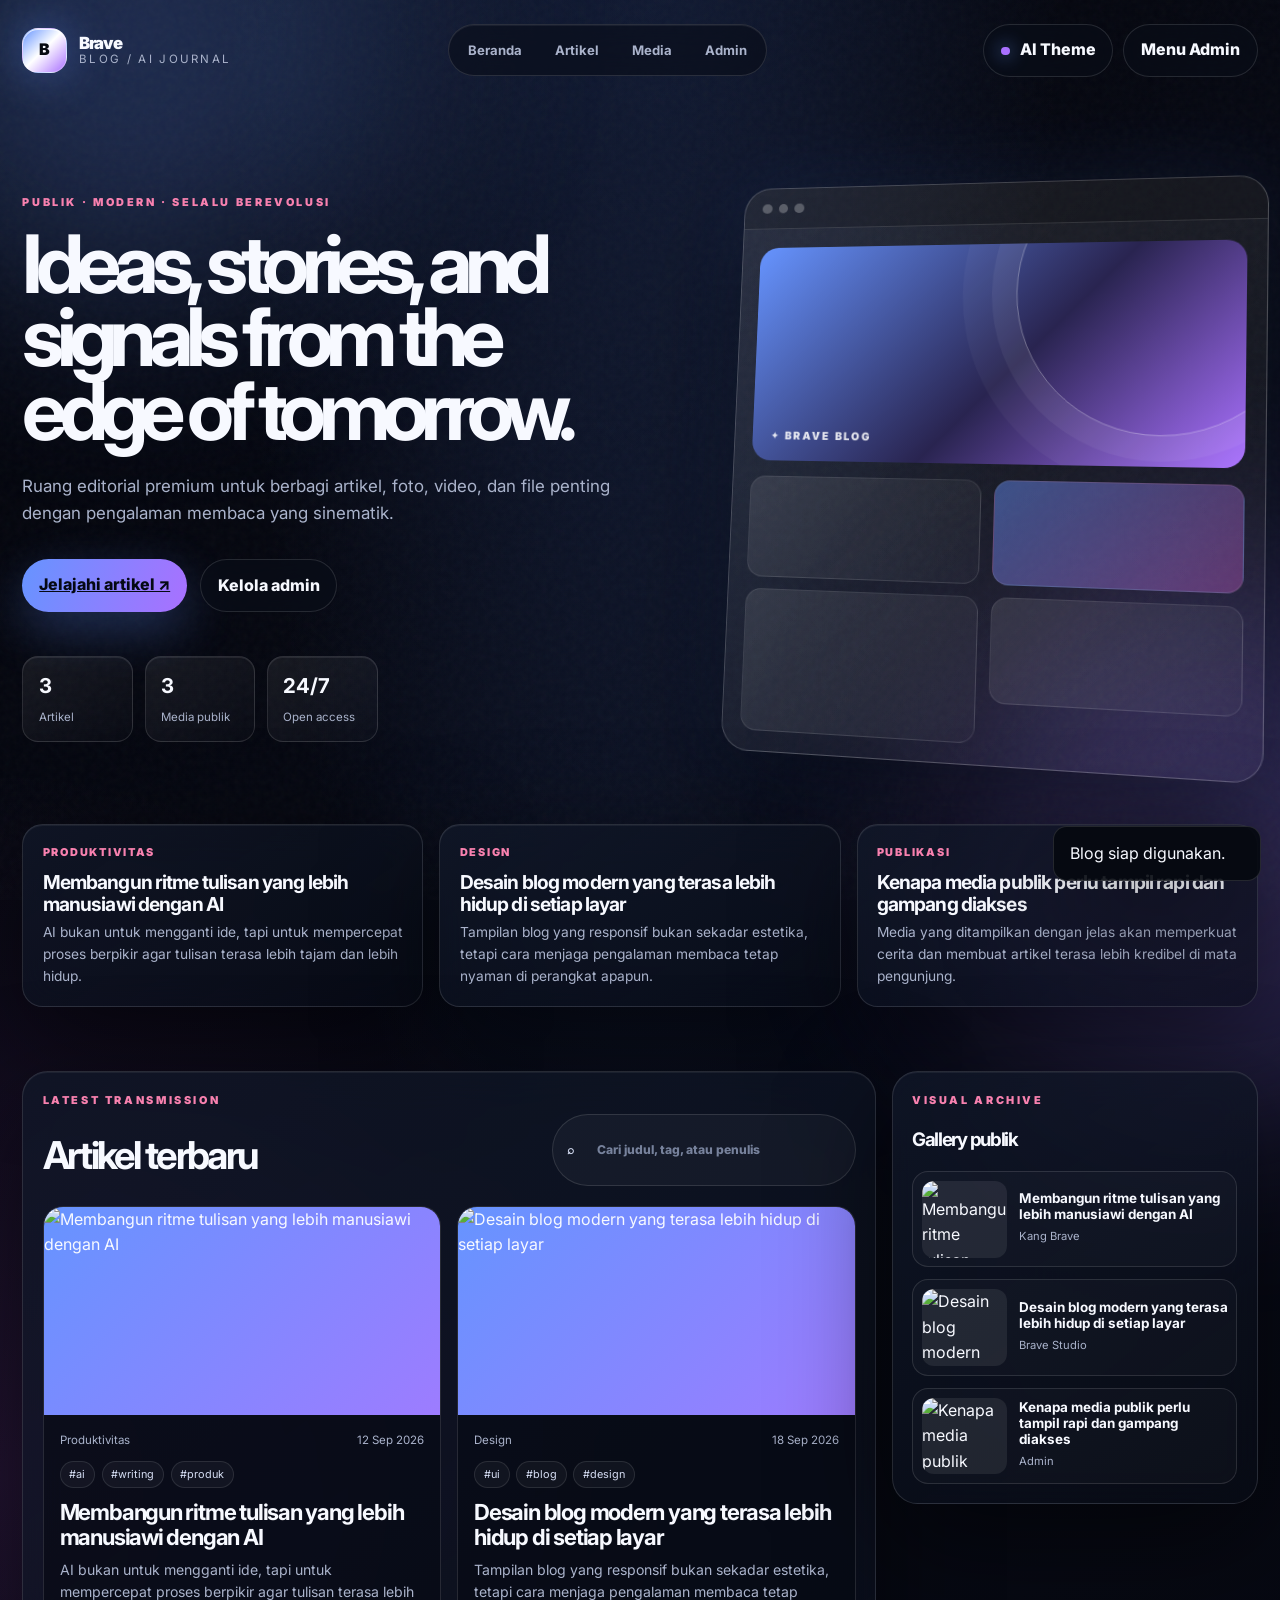
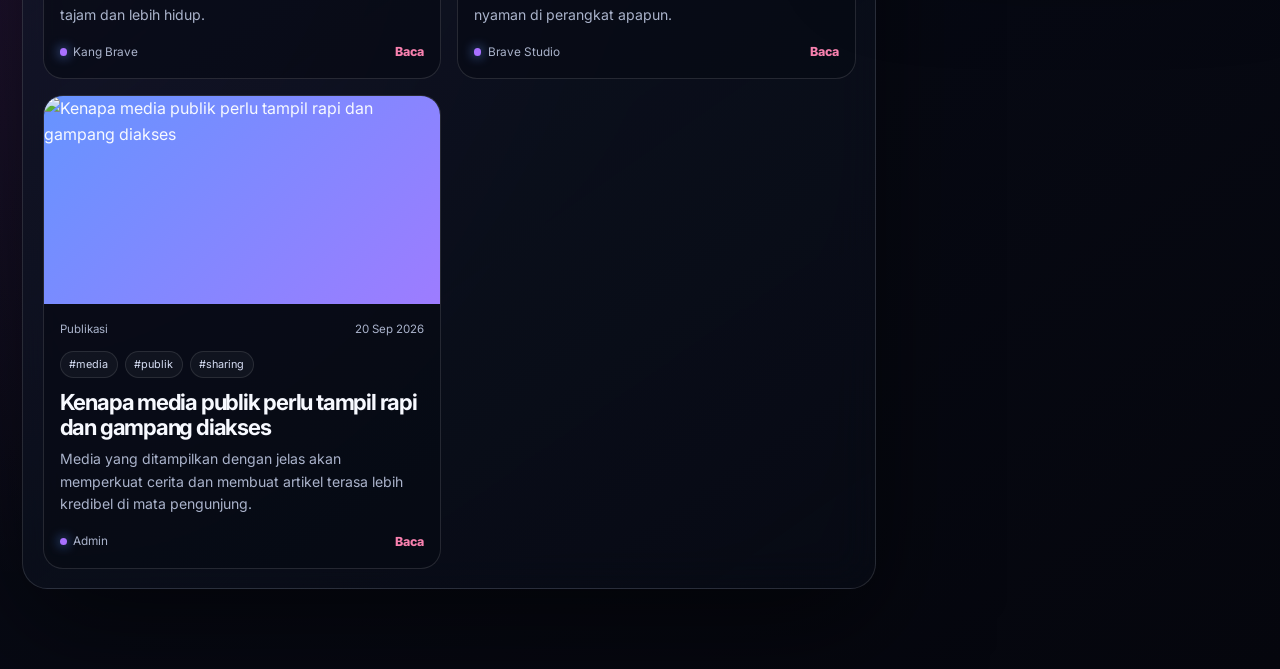
==== commit 32e23940: "Transform GitHub Pages into the premium cinematic Brave Blog experience and configure the blog subdo" ====
--- a/index.html
+++ b/index.html
@@ -3,8 +3,9 @@
   <head>
     <meta charset="UTF-8" />
     <meta name="viewport" content="width=device-width, initial-scale=1.0" />
-    <meta name="description" content="Brave Blog — blog publik dengan artikel, media, dan admin panel modern." />
-    <title>Brave Blog</title>
+    <meta name="theme-color" content="#03040a" />
+    <meta name="description" content="Brave Blog — premium AI cinematic blog untuk artikel dan media publik." />
+    <title>Brave Blog — Premium AI Journal</title>
     <link rel="preconnect" href="https://fonts.googleapis.com" />
     <link rel="preconnect" href="https://fonts.gstatic.com" crossorigin />
     <link href="https://fonts.googleapis.com/css2?family=Inter:wght@400;500;600;700;800;900&display=swap" rel="stylesheet" />
@@ -16,177 +17,23 @@
     <div class="noise"></div>
 
     <header class="topbar">
-      <div class="brand-wrap">
-        <div class="brand-mark">B</div>
-        <div class="brand-copy">
-          <span class="brand-name">Brave</span>
-          <span class="brand-sub">Blog</span>
-        </div>
-      </div>
-
-      <nav class="main-nav" aria-label="Navigasi utama">
-        <a href="#home">Beranda</a>
-        <a href="#posts">Artikel</a>
-        <a href="#media">Media</a>
-        <a href="#admin">Admin</a>
-      </nav>
-
-      <div class="topbar-actions">
-        <button id="themeToggle" class="theme-button" type="button" aria-label="Ubah tema otomatis">
-          <span class="theme-dot"></span>
-          AI Theme
-        </button>
-        <button id="openAdminBtn" class="admin-button" type="button">Menu Admin</button>
-      </div>
+      <div class="brand-wrap"><div class="brand-mark">B</div><div class="brand-copy"><span class="brand-name">Brave</span><span class="brand-sub">Blog / AI journal</span></div></div>
+      <nav class="main-nav" aria-label="Navigasi utama"><a href="#home">Beranda</a><a href="#posts">Artikel</a><a href="#media">Media</a><a href="#admin">Admin</a></nav>
+      <div class="topbar-actions"><button id="themeToggle" class="theme-button" type="button"><span class="theme-dot"></span> AI Theme</button><button id="openAdminBtn" class="admin-button" type="button">Menu Admin</button></div>
     </header>
 
     <main class="page-shell">
       <section class="hero" id="home">
-        <div class="hero-copy">
-          <p class="eyebrow">Publik, modern, dan otomatis</p>
-          <h1>Blog yang hidup dengan sentuhan AI dan gaya visual yang selalu berubah.</h1>
-          <p class="lead">
-            Bagikan artikel, foto, video, dan file penting ke semua pengunjung dengan tampilan editorial yang bold,
-            luwes, dan terasa seperti produk masa kini.
-          </p>
-
-          <div class="hero-actions">
-            <a href="#posts" class="primary-button">Lihat artikel</a>
-            <button id="openAdminSecondary" class="secondary-button" type="button">Kelola admin</button>
-          </div>
-
-          <div class="stats-bar" aria-label="Statistik blog">
-            <div>
-              <strong id="postCountStat">0</strong>
-              <span>Artikel</span>
-            </div>
-            <div>
-              <strong id="mediaCountStat">0</strong>
-              <span>Media</span>
-            </div>
-            <div>
-              <strong>24/7</strong>
-              <span>Publik</span>
-            </div>
-          </div>
-        </div>
-
-        <div class="hero-visual" aria-label="Preview layout blog">
-          <div class="card-window">
-            <div class="window-bar">
-              <span></span>
-              <span></span>
-              <span></span>
-            </div>
-            <div class="window-content">
-              <div class="mini-feature feature-top"></div>
-              <div class="mini-grid">
-                <div class="mini-card"></div>
-                <div class="mini-card accent"></div>
-                <div class="mini-card tall"></div>
-                <div class="mini-card"></div>
-              </div>
-            </div>
-          </div>
-        </div>
+        <div class="hero-copy"><p class="eyebrow">Publik · modern · selalu berevolusi</p><h1>Ideas, stories, and signals from the edge of tomorrow.</h1><p class="lead">Ruang editorial premium untuk berbagi artikel, foto, video, dan file penting dengan pengalaman membaca yang sinematik.</p><div class="hero-actions"><a href="#posts" class="primary-button">Jelajahi artikel ↗</a><button id="openAdminSecondary" class="secondary-button" type="button">Kelola admin</button></div><div class="stats-bar"><div><strong id="postCountStat">0</strong><span>Artikel</span></div><div><strong id="mediaCountStat">0</strong><span>Media publik</span></div><div><strong>24/7</strong><span>Open access</span></div></div></div>
+        <div class="hero-visual" aria-label="Preview premium blog"><div class="card-window"><div class="window-bar"><span></span><span></span><span></span></div><div class="window-content"><div class="mini-feature"></div><div class="mini-grid"><div class="mini-card"></div><div class="mini-card accent"></div><div class="mini-card tall"></div><div class="mini-card"></div></div></div></div></div>
       </section>
 
       <section class="featured-row" id="featuredRow" aria-label="Highlight artikel"></section>
+      <section class="content-grid" id="posts"><div class="main-panel"><div class="section-head"><div><p class="eyebrow">Latest transmission</p><h2>Artikel terbaru</h2></div><label class="search-box" aria-label="Cari artikel"><span>⌕</span><input id="searchInput" type="search" placeholder="Cari judul, tag, atau penulis" /></label></div><div id="postList" class="post-grid" aria-live="polite"></div></div><aside class="sidebar-panel" id="media"><div class="side-card"><div class="section-head compact"><div><p class="eyebrow">Visual archive</p><h3>Gallery publik</h3></div></div><div id="mediaList" class="media-grid"></div></div></aside></section>
 
-      <section class="content-grid" id="posts">
-        <div class="main-panel">
-          <div class="section-head">
-            <div>
-              <p class="eyebrow">Publik</p>
-              <h2>Artikel terbaru</h2>
-            </div>
-            <label class="search-box" aria-label="Cari artikel">
-              <span>⌕</span>
-              <input id="searchInput" type="search" placeholder="Cari judul, tag, atau penulis" />
-            </label>
-          </div>
-
-          <div id="postList" class="post-grid" aria-live="polite"></div>
-        </div>
-
-        <aside class="sidebar-panel" id="media">
-          <div class="side-card">
-            <div class="section-head compact">
-              <div>
-                <p class="eyebrow">Media</p>
-                <h3>Gallery publik</h3>
-              </div>
-            </div>
-            <div id="mediaList" class="media-grid"></div>
-          </div>
-        </aside>
-      </section>
-
-      <section id="admin" class="admin-panel hidden" aria-live="polite">
-        <div class="admin-header">
-          <div>
-            <p class="eyebrow">Area admin</p>
-            <h2>Kelola konten</h2>
-          </div>
-          <button id="closeAdminBtn" class="close-button" type="button" aria-label="Tutup admin">×</button>
-        </div>
-
-        <form id="postForm" class="admin-form">
-          <div class="field-row two-col">
-            <label>
-              Judul artikel
-              <input id="titleInput" name="title" type="text" maxlength="120" placeholder="Judul yang ingin diposting" required />
-            </label>
-            <label>
-              Penulis
-              <input id="authorInput" name="author" type="text" maxlength="60" placeholder="Nama penulis" value="Admin" />
-            </label>
-          </div>
-
-          <div class="field-row two-col">
-            <label>
-              Kategori
-              <input id="categoryInput" name="category" type="text" maxlength="40" placeholder="Teknologi, Design, Tips, dll" />
-            </label>
-            <label>
-              Tag
-              <input id="tagsInput" name="tags" type="text" maxlength="100" placeholder="ai, blog, media" />
-            </label>
-          </div>
-
-          <label>
-            Ringkasan
-            <textarea id="excerptInput" name="excerpt" rows="2" maxlength="220" placeholder="Tulis ringkasan singkat artikel"></textarea>
-          </label>
-
-          <label>
-            Konten artikel
-            <textarea id="contentInput" name="content" rows="6" maxlength="5000" placeholder="Tulis isi artikel..." required></textarea>
-          </label>
-
-          <div class="upload-box">
-            <div class="upload-copy">
-              <strong>Tambahkan media publik</strong>
-              <small>Pilih gambar, video, atau audio yang bisa dilihat semua pengunjung.</small>
-            </div>
-            <label class="upload-button">
-              <input id="mediaInput" type="file" accept="image/*,video/*,audio/*" multiple />
-              Pilih file
-            </label>
-          </div>
-
-          <div id="mediaPreview" class="media-preview" aria-live="polite"></div>
-
-          <div class="form-actions">
-            <button type="submit" class="primary-button small">Publikasikan</button>
-            <button type="button" id="resetFormBtn" class="secondary-button small ghost">Reset</button>
-          </div>
-        </form>
-      </section>
+      <section id="admin" class="admin-panel hidden" aria-live="polite"><div class="admin-header"><div><p class="eyebrow">Private console</p><h2>Kelola konten</h2></div><button id="closeAdminBtn" class="close-button" type="button" aria-label="Tutup admin">×</button></div><form id="postForm" class="admin-form"><div class="field-row two-col"><label>Judul artikel<input id="titleInput" name="title" type="text" maxlength="120" placeholder="Judul yang ingin diposting" required /></label><label>Penulis<input id="authorInput" name="author" type="text" maxlength="60" placeholder="Nama penulis" value="Admin" /></label></div><div class="field-row two-col"><label>Kategori<input id="categoryInput" name="category" type="text" maxlength="40" placeholder="Teknologi, Design, Tips" /></label><label>Tag<input id="tagsInput" name="tags" type="text" maxlength="100" placeholder="ai, blog, media" /></label></div><label>Ringkasan<textarea id="excerptInput" name="excerpt" rows="2" maxlength="220" placeholder="Tulis ringkasan singkat artikel"></textarea></label><label>Konten artikel<textarea id="contentInput" name="content" rows="6" maxlength="5000" placeholder="Tulis isi artikel..." required></textarea></label><div class="upload-box"><div class="upload-copy"><strong>Tambahkan media publik</strong><small>Gambar, video, atau audio yang dapat dilihat semua pengunjung.</small></div><label class="upload-button"><input id="mediaInput" type="file" accept="image/*,video/*,audio/*" multiple />Pilih file</label></div><div id="mediaPreview" class="media-preview" aria-live="polite"></div><div class="form-actions"><button type="submit" class="primary-button small">Publikasikan</button><button type="button" id="resetFormBtn" class="secondary-button small ghost">Reset</button></div></form></section>
     </main>
-
     <div id="toast" class="toast" role="status" aria-live="polite"></div>
-
     <script src="app.js"></script>
   </body>
 </html>
--- a/styles.css
+++ b/styles.css
@@ -1,898 +1,147 @@
 :root {
-  --bg: #070b18;
-  --bg-soft: #101828;
-  --panel: rgba(12, 18, 30, 0.7);
-  --panel-strong: rgba(17, 24, 39, 0.9);
-  --line: rgba(148, 163, 184, 0.18);
-  --text: #edf3ff;
-  --muted: #b1bed8;
-  --light: #dfe9ff;
-  --hue: 215;
-  --accent: hsl(var(--hue) 90% 67%);
-  --accent-2: hsl(calc(var(--hue) + 28) 82% 68%);
-  --accent-3: hsl(calc(var(--hue) + 70) 88% 72%);
-  --shadow: 0 30px 80px rgba(6, 10, 26, 0.45);
-  --radius: 24px;
+  --bg: #03040a;
+  --bg-2: #080b17;
+  --panel: rgba(11, 15, 28, .72);
+  --panel-solid: #0b1020;
+  --line: rgba(255,255,255,.12);
+  --line-bright: rgba(255,255,255,.24);
+  --text: #f7f9ff;
+  --muted: #aab3cb;
+  --soft: #d6def4;
+  --hue: 222;
+  --accent: hsl(var(--hue) 100% 70%);
+  --accent-2: hsl(calc(var(--hue) + 42) 100% 72%);
+  --accent-3: hsl(calc(var(--hue) + 115) 90% 74%);
+  --violet: #9d7cff;
+  --shadow: 0 35px 110px rgba(0,0,0,.52);
+  --ease: cubic-bezier(.2,.8,.2,1);
 }
 
-* {
-  box-sizing: border-box;
+* { box-sizing: border-box; }
+html { scroll-behavior: smooth; }
+body {
+  margin: 0; min-height: 100vh; color: var(--text); line-height: 1.6;
+  font-family: Inter, system-ui, sans-serif; overflow-x: hidden;
+  background: radial-gradient(ellipse at 50% -18%, hsla(var(--hue),90%,65%,.2), transparent 48%),
+    radial-gradient(ellipse at 0% 65%, hsla(calc(var(--hue) + 70),90%,65%,.12), transparent 34%),
+    linear-gradient(145deg, var(--bg), var(--bg-2) 55%, #05060d);
 }
-
-html {
-  scroll-behavior: smooth;
-}
-
-body {
-  margin: 0;
-  min-height: 100vh;
-  font-family: "Inter", sans-serif;
-  background:
-    radial-gradient(circle at top left, hsla(var(--hue), 90%, 65%, 0.18), transparent 28%),
-    radial-gradient(circle at bottom right, hsla(calc(var(--hue) + 40), 90%, 68%, 0.14), transparent 32%),
-    var(--bg);
-  color: var(--text);
-  line-height: 1.6;
-  overflow-x: hidden;
-}
-
-img,
-video {
-  max-width: 100%;
-  display: block;
-}
-
-button,
-input,
-textarea {
-  font: inherit;
-}
-
-button {
-  cursor: pointer;
-}
-
-.glow {
-  position: fixed;
-  width: 26rem;
-  height: 26rem;
-  border-radius: 50%;
-  filter: blur(90px);
-  opacity: 0.34;
-  pointer-events: none;
-  z-index: 0;
-  animation: floatGlow 12s ease-in-out infinite alternate;
-}
-
-.glow-1 {
-  top: -8rem;
-  left: -4rem;
-  background: hsl(var(--hue) 90% 68%);
-}
-
-.glow-2 {
-  bottom: -9rem;
-  right: -5rem;
-  background: hsl(calc(var(--hue) + 60) 90% 72%);
-  animation-delay: 1.2s;
-}
-
-.noise {
-  position: fixed;
-  inset: 0;
-  opacity: 0.12;
-  background-image: radial-gradient(rgba(255, 255, 255, 0.18) 0.8px, transparent 0.8px);
-  background-size: 18px 18px;
-  pointer-events: none;
-  z-index: 0;
-}
-
-.topbar,
-.page-shell,
-.toast {
-  position: relative;
-  z-index: 1;
-}
-
-.topbar {
-  max-width: 1240px;
-  margin: 0 auto;
-  padding: 1.25rem 1.25rem 0;
-  display: flex;
-  align-items: center;
-  justify-content: space-between;
-  gap: 1rem;
-}
-
-.brand-wrap {
-  display: flex;
-  align-items: center;
-  gap: 0.8rem;
-}
-
-.brand-mark {
-  width: 2.7rem;
-  height: 2.7rem;
-  display: inline-grid;
-  place-items: center;
-  border-radius: 0.85rem;
-  background: linear-gradient(135deg, var(--accent), var(--accent-2));
-  color: #07111d;
-  font-weight: 900;
-  box-shadow: 0 18px 48px hsla(var(--hue), 90%, 65%, 0.38);
-}
-
-.brand-copy {
-  display: flex;
-  flex-direction: column;
-  line-height: 1;
-}
-
-.brand-name,
-.brand-sub {
-  font-weight: 800;
-  letter-spacing: -0.08em;
-}
-
-.brand-name {
-  font-size: 1.05rem;
-}
-
-.brand-sub {
-  font-size: 0.82rem;
-  color: var(--muted);
-}
-
-.main-nav {
-  display: flex;
-  align-items: center;
-  gap: 1.4rem;
-  padding: 0.8rem 1rem;
-  border: 1px solid var(--line);
-  background: rgba(17, 25, 38, 0.42);
-  border-radius: 999px;
-  backdrop-filter: blur(14px);
-}
-
-.main-nav a {
-  color: var(--muted);
-  text-decoration: none;
-  font-weight: 600;
-  transition: color 0.2s ease;
-}
-
-.main-nav a:hover {
-  color: var(--text);
-}
-
-.topbar-actions {
-  display: flex;
-  align-items: center;
-  gap: 0.8rem;
-}
-
-.theme-button,
-.admin-button,
-.primary-button,
-.secondary-button,
-.close-button,
-.upload-button {
-  border: 1px solid var(--line);
-  border-radius: 999px;
-  background: rgba(15, 21, 32, 0.7);
-  color: var(--text);
-  padding: 0.8rem 1.1rem;
-  font-weight: 700;
-  transition: transform 0.2s ease, border-color 0.2s ease, box-shadow 0.2s ease;
-}
-
-.theme-button,
-.admin-button,
-.secondary-button,
-.close-button {
-  backdrop-filter: blur(10px);
-}
-
-.theme-button:hover,
-.admin-button:hover,
-.primary-button:hover,
-.secondary-button:hover,
-.close-button:hover,
-.upload-button:hover {
-  transform: translateY(-1px);
-  border-color: rgba(255, 255, 255, 0.2);
-  box-shadow: 0 14px 34px rgba(12, 16, 26, 0.34);
-}
-
-.theme-dot {
-  display: inline-block;
-  width: 0.56rem;
-  height: 0.56rem;
-  border-radius: 50%;
-  background: linear-gradient(135deg, var(--accent), var(--accent-3));
-  margin-right: 0.45rem;
-  box-shadow: 0 0 16px hsla(var(--hue), 90%, 68%, 0.7);
-}
-
-.primary-button,
-.secondary-button,
-.upload-button {
-  display: inline-flex;
-  align-items: center;
-  justify-content: center;
-  text-decoration: none;
-}
-
-.primary-button {
-  background: linear-gradient(135deg, var(--accent), var(--accent-2));
-  color: #06111a;
-  border: none;
-  box-shadow: 0 20px 40px hsla(var(--hue), 90%, 70%, 0.35);
-}
-
-.secondary-button {
-  background: rgba(12, 17, 27, 0.8);
-}
-
-.page-shell {
-  max-width: 1240px;
-  margin: 0 auto;
-  padding: 1rem 1.25rem 4rem;
-}
-
-.hero {
-  display: grid;
-  grid-template-columns: 1.1fr 0.9fr;
-  align-items: center;
-  gap: 2rem;
-  padding: 4rem 0 2rem;
-}
-
-.eyebrow {
-  margin: 0 0 1rem;
-  color: var(--accent-3);
-  letter-spacing: 0.2em;
-  text-transform: uppercase;
-  font-size: 0.72rem;
-  font-weight: 800;
-}
-
-.hero-copy h1 {
-  margin: 0;
-  font-size: clamp(2.8rem, 5vw, 5.2rem);
-  line-height: 0.96;
-  letter-spacing: -0.08em;
-}
-
-.lead {
-  max-width: 40rem;
-  font-size: 1.1rem;
-  color: var(--muted);
-  margin-top: 1.25rem;
-}
-
-.hero-actions {
-  display: flex;
-  align-items: center;
-  gap: 0.9rem;
-  margin-top: 2rem;
-}
-
-.stats-bar {
-  display: flex;
-  align-items: center;
-  gap: 1.25rem;
-  margin-top: 2rem;
-  flex-wrap: wrap;
-}
-
-.stats-bar div {
-  min-width: 7rem;
-  padding: 0.9rem 1rem;
-  border-radius: 1rem;
-  border: 1px solid var(--line);
-  background: rgba(12, 18, 30, 0.44);
-  display: grid;
-  gap: 0.15rem;
-}
-
-.stats-bar strong {
-  font-size: 1.4rem;
-}
-
-.stats-bar span {
-  color: var(--muted);
-  font-size: 0.78rem;
-}
-
-.hero-visual {
-  display: flex;
-  justify-content: center;
-}
-
-.card-window {
-  width: min(100%, 34rem);
-  background: rgba(9, 14, 23, 0.8);
-  border: 1px solid var(--line);
-  border-radius: 2rem;
-  box-shadow: var(--shadow);
-  overflow: hidden;
-  position: relative;
-}
-
-.window-bar {
-  display: flex;
-  align-items: center;
-  gap: 0.45rem;
-  padding: 1rem 1.2rem;
-  border-bottom: 1px solid var(--line);
-  background: rgba(255, 255, 255, 0.02);
-}
-
-.window-bar span {
-  width: 0.7rem;
-  height: 0.7rem;
-  border-radius: 50%;
-  background: rgba(255, 255, 255, 0.18);
-}
-
-.window-content {
-  padding: 1.2rem;
-}
-
-.mini-feature {
-  height: 13rem;
-  border-radius: 1.2rem;
-  background: linear-gradient(135deg, hsla(var(--hue), 90%, 68%, 0.9), hsla(calc(var(--hue) + 60), 93%, 73%, 0.8));
-  margin-bottom: 1rem;
-  position: relative;
-  overflow: hidden;
-}
-
-.mini-feature::after {
-  content: "";
-  position: absolute;
-  inset: 0;
-  background: linear-gradient(120deg, transparent, rgba(255, 255, 255, 0.24), transparent);
-  transform: translateX(-100%);
-  animation: shimmer 4.5s linear infinite;
-}
-
-.mini-grid {
-  display: grid;
-  grid-template-columns: repeat(2, minmax(0, 1fr));
-  gap: 0.8rem;
-}
-
-.mini-card {
-  height: 7rem;
-  border-radius: 1rem;
-  background: rgba(255, 255, 255, 0.05);
-  border: 1px solid rgba(255, 255, 255, 0.08);
-}
-
-.mini-card.accent {
-  background: linear-gradient(135deg, rgba(138, 157, 255, 0.5), rgba(118, 238, 200, 0.42));
-}
-
-.mini-card.tall {
-  height: 10rem;
-}
-
-.featured-row {
-  display: grid;
-  grid-template-columns: repeat(3, minmax(0, 1fr));
-  gap: 1rem;
-  margin-top: 1rem;
-}
-
-.feature-card {
-  background: rgba(12, 18, 30, 0.65);
-  border: 1px solid var(--line);
-  border-radius: 1.2rem;
-  padding: 1rem;
-  box-shadow: var(--shadow);
-}
-
-.feature-card .kicker {
-  color: var(--accent-3);
-  font-size: 0.75rem;
-  text-transform: uppercase;
-  letter-spacing: 0.12em;
-  font-weight: 800;
-}
-
-.feature-card h3 {
-  margin: 0.55rem 0 0.4rem;
-  font-size: 1.3rem;
-  line-height: 1.2;
-}
-
-.feature-card p {
-  margin: 0;
-  color: var(--muted);
-  font-size: 0.92rem;
-}
-
-.content-grid {
-  display: grid;
-  grid-template-columns: minmax(0, 2.2fr) minmax(280px, 0.8fr);
-  gap: 1.2rem;
-  padding-top: 3rem;
-}
-
-.main-panel,
-.side-card,
-.admin-panel {
-  background: rgba(12, 18, 30, 0.52);
-  border: 1px solid var(--line);
-  border-radius: var(--radius);
-  box-shadow: var(--shadow);
-  backdrop-filter: blur(12px);
-}
-
-.main-panel {
-  padding: 1.2rem;
-}
-
-.section-head {
-  display: flex;
-  align-items: end;
-  justify-content: space-between;
-  gap: 1rem;
-  margin-bottom: 1rem;
-}
-
-.section-head h2,
-.section-head h3,
-.admin-header h2 {
-  margin: 0;
-  letter-spacing: -0.06em;
-}
-
-.section-head h2 {
-  font-size: clamp(1.8rem, 2vw, 2.8rem);
-}
-
-.compact {
-  margin-bottom: 0.8rem;
-}
-
-.search-box {
-  display: flex;
-  align-items: center;
-  gap: 0.55rem;
-  min-width: min(100%, 18rem);
-  padding: 0.8rem 0.9rem;
-  border-radius: 1rem;
-  border: 1px solid var(--line);
-  background: rgba(255, 255, 255, 0.02);
-}
-
-.search-box input {
-  background: transparent;
-  border: none;
-  color: var(--text);
-  width: 100%;
-  outline: none;
-}
-
-.search-box input::placeholder {
-  color: rgba(255, 255, 255, 0.42);
-}
-
-.post-grid {
-  display: grid;
-  grid-template-columns: repeat(2, minmax(0, 1fr));
-  gap: 1rem;
-}
-
-.post-card {
-  overflow: hidden;
-  background: rgba(13, 18, 29, 0.8);
-  border: 1px solid var(--line);
-  border-radius: 1.25rem;
-  transition: transform 0.2s ease, border-color 0.2s ease;
-}
-
-.post-card:hover {
-  transform: translateY(-2px);
-  border-color: rgba(255, 255, 255, 0.18);
-}
-
-.post-cover {
-  position: relative;
-  min-height: 13rem;
-  overflow: hidden;
-  background: linear-gradient(135deg, rgba(255, 255, 255, 0.12), rgba(255, 255, 255, 0.04));
-}
-
-.post-cover img,
-.post-cover video {
-  width: 100%;
-  height: 100%;
-  object-fit: cover;
-}
-
-.post-body {
-  padding: 1rem;
-}
-
-.post-meta {
-  display: flex;
-  justify-content: space-between;
-  align-items: center;
-  gap: 1rem;
-  color: var(--muted);
-  font-size: 0.8rem;
-}
-
-.tag-list {
-  display: flex;
-  justify-content: flex-start;
-  flex-wrap: wrap;
-  gap: 0.45rem;
-  margin: 0.7rem 0;
-}
-
-.tag-pill {
-  display: inline-flex;
-  align-items: center;
-  padding: 0.3rem 0.6rem;
-  border-radius: 999px;
-  background: rgba(255, 255, 255, 0.04);
-  border: 1px solid rgba(255, 255, 255, 0.08);
-  color: var(--light);
-  font-size: 0.72rem;
-}
-
-.post-card h3 {
-  margin: 0 0 0.6rem;
-  font-size: 1.45rem;
-  line-height: 1.15;
-  letter-spacing: -0.04em;
-}
-
-.post-card p {
-  margin: 0;
-  color: var(--muted);
-}
-
-.post-footer {
-  display: flex;
-  align-items: center;
-  justify-content: space-between;
-  gap: 0.5rem;
-  margin-top: 1rem;
-}
-
-.author-pill {
-  display: inline-flex;
-  align-items: center;
-  gap: 0.45rem;
-  color: var(--muted);
-  font-size: 0.8rem;
-}
-
-.author-pill::before {
-  content: "";
-  width: 0.5rem;
-  height: 0.5rem;
-  border-radius: 50%;
-  background: linear-gradient(135deg, var(--accent), var(--accent-3));
-}
-
-.read-link {
-  color: var(--accent-3);
-  text-decoration: none;
-  font-weight: 700;
-}
-
-.empty-state {
-  padding: 2rem 1rem;
-  text-align: center;
-  color: var(--muted);
-  border: 1px dashed var(--line);
-  border-radius: 1.2rem;
-}
-
-.sidebar-panel {
-  min-width: 0;
-}
-
-.side-card {
-  padding: 1rem;
-}
-
-.media-grid {
-  display: grid;
-  gap: 0.8rem;
-}
-
-.media-item {
-  display: grid;
-  grid-template-columns: 5.5rem 1fr;
-  gap: 0.8rem;
-  align-items: center;
-  padding: 0.55rem;
-  border-radius: 1rem;
-  border: 1px solid var(--line);
-  background: rgba(255, 255, 255, 0.02);
-}
-
-.media-item-thumb {
-  width: 100%;
-  height: 5rem;
-  border-radius: 0.8rem;
-  overflow: hidden;
-  background: rgba(255, 255, 255, 0.06);
-}
-
-.media-item-thumb img,
-.media-item-thumb video {
-  width: 100%;
-  height: 100%;
-  object-fit: cover;
-}
-
-.media-item strong {
-  display: block;
-  margin-bottom: 0.2rem;
-  font-size: 0.92rem;
-}
-
-.media-item span {
-  color: var(--muted);
-  font-size: 0.75rem;
-}
-
-.admin-panel {
-  margin-top: 2.5rem;
-  padding: 1.2rem;
-}
-
-.hidden {
-  display: none;
-}
-
-.admin-header {
-  display: flex;
-  align-items: center;
-  justify-content: space-between;
-  gap: 1rem;
-  margin-bottom: 1.2rem;
-}
-
-.close-button {
-  width: 2.5rem;
-  height: 2.5rem;
-  padding: 0;
-  border-radius: 50%;
-  font-size: 1.7rem;
-  line-height: 1;
-}
-
-.admin-form {
-  display: grid;
-  gap: 1rem;
-}
-
-.field-row {
-  display: grid;
-  gap: 1rem;
-}
-
-.two-col {
-  grid-template-columns: repeat(2, minmax(0, 1fr));
-}
-
-label {
-  display: grid;
-  gap: 0.5rem;
-  color: var(--light);
-  font-size: 0.82rem;
-  font-weight: 700;
-}
-
-input,
-textarea {
-  width: 100%;
-  border: 1px solid var(--line);
-  background: rgba(255, 255, 255, 0.02);
-  color: var(--text);
-  padding: 0.9rem 0.95rem;
-  border-radius: 0.9rem;
-  outline: none;
-  resize: vertical;
-}
-
-input:focus,
-textarea:focus {
-  border-color: rgba(173, 216, 255, 0.4);
-  box-shadow: 0 0 0 3px rgba(122, 193, 255, 0.12);
-}
-
-.upload-box {
-  display: flex;
-  align-items: center;
-  justify-content: space-between;
-  gap: 1rem;
-  border: 1px dashed rgba(255, 255, 255, 0.16);
-  background: rgba(255, 255, 255, 0.02);
-  border-radius: 1.15rem;
-  padding: 1rem 1.1rem;
-}
-
-.upload-copy {
-  display: grid;
-  gap: 0.15rem;
-}
-
-.upload-copy strong {
-  font-size: 0.96rem;
-}
-
-.upload-copy small {
-  color: var(--muted);
-}
-
-.upload-button {
-  position: relative;
-  overflow: hidden;
-}
-
-.upload-button input {
-  position: absolute;
-  inset: 0;
-  opacity: 0;
-  cursor: pointer;
-}
-
-.media-preview {
-  display: grid;
-  grid-template-columns: repeat(auto-fit, minmax(120px, 1fr));
-  gap: 0.8rem;
-}
-
-.preview-item {
-  position: relative;
-  border-radius: 1rem;
-  overflow: hidden;
-  border: 1px solid var(--line);
-  background: rgba(255, 255, 255, 0.02);
-}
-
-.preview-item img,
-.preview-item video,
-.preview-item audio {
-  width: 100%;
-  height: 140px;
-  object-fit: cover;
-  display: block;
-}
-
-.preview-item audio {
-  height: auto;
-  min-height: 2.8rem;
-}
-
-.preview-chip {
-  position: absolute;
-  right: 0.5rem;
-  top: 0.5rem;
-  background: rgba(10, 14, 20, 0.82);
-  color: var(--text);
-  border: 1px solid rgba(255, 255, 255, 0.12);
-  border-radius: 999px;
-  padding: 0.12rem 0.45rem;
-  font-size: 0.65rem;
-}
-
-.form-actions {
-  display: flex;
-  justify-content: flex-end;
-  gap: 0.8rem;
-}
-
-.small {
-  padding: 0.78rem 1.2rem;
-}
-
-.ghost {
-  background: rgba(255, 255, 255, 0.02);
-}
-
-.toast {
-  position: fixed;
-  right: 1.2rem;
-  bottom: 1.2rem;
-  min-width: 12rem;
-  padding: 0.9rem 1rem;
-  border-radius: 0.9rem;
-  border: 1px solid var(--line);
-  background: rgba(8, 12, 18, 0.9);
-  color: var(--text);
-  opacity: 0;
-  transform: translateY(20px);
-  pointer-events: none;
-  transition: opacity 0.2s ease, transform 0.2s ease;
-}
-
-.toast.show {
-  opacity: 1;
-  transform: translateY(0);
-}
-
-@keyframes floatGlow {
-  0% {
-    transform: translate(0, 0) scale(1);
-  }
-  100% {
-    transform: translate(2rem, 1.5rem) scale(1.08);
-  }
-}
-
-@keyframes shimmer {
-  from {
-    transform: translateX(-100%);
-  }
-  to {
-    transform: translateX(110%);
-  }
-}
-
-@media (max-width: 980px) {
-  .hero,
-  .content-grid,
-  .featured-row {
-    grid-template-columns: 1fr;
-  }
-
-  .featured-row {
-    display: grid;
-  }
-
-  .topbar {
-    flex-wrap: wrap;
-    justify-content: center;
-  }
-
-  .main-nav {
-    order: 3;
-    width: 100%;
-    justify-content: center;
-    overflow-x: auto;
-  }
-}
-
-@media (max-width: 720px) {
-  .main-nav {
-    gap: 0.85rem;
-    font-size: 0.84rem;
-  }
-
-  .brand-copy {
-    display: none;
-  }
-
-  .section-head,
-  .upload-box,
-  .form-actions {
-    flex-direction: column;
-    align-items: stretch;
-  }
-
-  .two-col,
-  .post-grid {
-    grid-template-columns: 1fr;
-  }
-
-  .hero {
-    padding-top: 2.5rem;
-  }
-
-  .topbar-actions {
-    width: 100%;
-    justify-content: center;
-  }
-}
+body::before { content:""; position:fixed; inset:0; pointer-events:none; opacity:.2; z-index:0;
+  background-image: linear-gradient(rgba(255,255,255,.025) 1px,transparent 1px),linear-gradient(90deg,rgba(255,255,255,.025) 1px,transparent 1px); background-size:72px 72px; mask-image:linear-gradient(to bottom,black,transparent 85%); }
+img,video { max-width:100%; display:block; }
+button,input,textarea { font:inherit; }
+button { cursor:pointer; }
+.glow { position:fixed; width:34rem; height:34rem; border-radius:50%; filter:blur(110px); opacity:.27; pointer-events:none; z-index:0; animation:drift 16s ease-in-out infinite alternate; }
+.glow-1 { top:-15rem; left:-9rem; background:var(--accent); }
+.glow-2 { right:-13rem; bottom:-13rem; background:var(--violet); animation-delay:-5s; }
+.noise { position:fixed; inset:0; z-index:0; pointer-events:none; opacity:.06; background-image:url("data:image/svg+xml,%3Csvg viewBox='0 0 180 180' xmlns='http://www.w3.org/2000/svg'%3E%3Cfilter id='n'%3E%3CfeTurbulence type='fractalNoise' baseFrequency='.8' numOctaves='3' stitchTiles='stitch'/%3E%3C/filter%3E%3Crect width='100%25' height='100%25' filter='url(%23n)' opacity='.55'/%3E%3C/svg%3E"); }
+.topbar,.page-shell,.toast { position:relative; z-index:1; }
+.topbar { max-width:1280px; margin:auto; padding:1.5rem 1.4rem; display:flex; align-items:center; justify-content:space-between; gap:1rem; }
+.brand-wrap { display:flex; align-items:center; gap:.75rem; }
+.brand-mark { width:2.8rem; height:2.8rem; display:grid; place-items:center; border:1px solid rgba(255,255,255,.3); border-radius:1rem; color:#070a12; font-weight:900; background:linear-gradient(135deg,var(--accent),#fff 48%,var(--accent-2)); box-shadow:0 0 45px hsla(var(--hue),100%,70%,.4),inset 0 1px rgba(255,255,255,.8); }
+.brand-copy { display:grid; line-height:1; gap:.2rem; }
+.brand-name { font-weight:900; font-size:1.05rem; letter-spacing:-.08em; }
+.brand-sub { color:var(--muted); font-size:.72rem; letter-spacing:.2em; text-transform:uppercase; }
+.main-nav { display:flex; gap:.35rem; padding:.35rem; border:1px solid var(--line); border-radius:999px; background:rgba(7,10,18,.48); backdrop-filter:blur(20px); box-shadow:inset 0 1px rgba(255,255,255,.06); }
+.main-nav a { padding:.55rem .85rem; border-radius:999px; color:var(--muted); text-decoration:none; font-size:.82rem; font-weight:700; transition:.25s var(--ease); }
+.main-nav a:hover { color:var(--text); background:rgba(255,255,255,.08); }
+.topbar-actions { display:flex; gap:.6rem; align-items:center; }
+.theme-button,.admin-button,.primary-button,.secondary-button,.close-button,.upload-button { border:1px solid var(--line); border-radius:999px; color:var(--text); padding:.78rem 1.05rem; font-weight:800; transition:transform .25s var(--ease),border-color .25s,box-shadow .25s; }
+.theme-button,.admin-button,.secondary-button,.close-button,.upload-button { background:rgba(10,14,25,.68); backdrop-filter:blur(18px); }
+.theme-button:hover,.admin-button:hover,.primary-button:hover,.secondary-button:hover,.close-button:hover,.upload-button:hover { transform:translateY(-2px); border-color:var(--line-bright); box-shadow:0 14px 35px rgba(0,0,0,.35); }
+.theme-dot { display:inline-block; width:.55rem; height:.55rem; margin-right:.42rem; border-radius:50%; background:var(--accent-2); box-shadow:0 0 18px var(--accent); }
+.page-shell { max-width:1280px; margin:auto; padding:0 1.4rem 5rem; }
+.hero { min-height:650px; display:grid; grid-template-columns:1.08fr .92fr; align-items:center; gap:4rem; padding:4.7rem 0 4rem; }
+.eyebrow { margin:0 0 1rem; color:var(--accent-3); font-size:.68rem; font-weight:900; letter-spacing:.24em; text-transform:uppercase; }
+.hero-copy h1 { max-width:760px; margin:0; font-size:clamp(3.2rem,6.3vw,6.6rem); line-height:.91; letter-spacing:-.095em; text-wrap:balance; }
+.lead { max-width:590px; margin:1.6rem 0 0; color:var(--muted); font-size:1.06rem; }
+.hero-actions { display:flex; gap:.8rem; margin-top:2rem; }
+.primary-button { background:linear-gradient(110deg,var(--accent),var(--accent-2)); border:0; color:#050914; box-shadow:0 18px 50px hsla(var(--hue),95%,68%,.3); }
+.primary-button.small,.secondary-button.small { padding:.7rem 1.15rem; }
+.secondary-button.ghost { background:rgba(255,255,255,.03); }
+.stats-bar { display:flex; gap:.75rem; margin-top:2.8rem; flex-wrap:wrap; }
+.stats-bar div { min-width:6.9rem; padding:.8rem .95rem; border:1px solid var(--line); border-radius:1rem; background:linear-gradient(145deg,rgba(255,255,255,.07),rgba(255,255,255,.015)); box-shadow:inset 0 1px rgba(255,255,255,.08); }
+.stats-bar strong { display:block; font-size:1.28rem; }
+.stats-bar span { color:var(--muted); font-size:.72rem; }
+.hero-visual { perspective:1000px; display:flex; justify-content:center; }
+.card-window { width:min(100%,35rem); transform:rotateY(-9deg) rotateX(4deg) rotateZ(1deg); border:1px solid rgba(255,255,255,.2); border-radius:1.8rem; overflow:hidden; background:linear-gradient(145deg,rgba(255,255,255,.11),rgba(255,255,255,.025)); box-shadow:var(--shadow),0 0 90px hsla(var(--hue),90%,65%,.13); transition:transform .6s var(--ease); }
+.card-window:hover { transform:rotateY(-2deg) rotateX(1deg) rotateZ(0); }
+.window-bar { display:flex; gap:.45rem; padding:1rem 1.2rem; border-bottom:1px solid var(--line); background:rgba(0,0,0,.18); }
+.window-bar span { width:.65rem; height:.65rem; border-radius:50%; background:rgba(255,255,255,.25); }
+.window-content { padding:1.2rem; }
+.mini-feature { height:14rem; position:relative; overflow:hidden; margin-bottom:1rem; border-radius:1.25rem; background:linear-gradient(135deg,var(--accent),#292450 55%,var(--accent-2)); }
+.mini-feature::before { content:""; position:absolute; width:18rem; height:18rem; right:-4rem; top:-6rem; border:1px solid rgba(255,255,255,.35); border-radius:50%; box-shadow:0 0 0 25px rgba(255,255,255,.05),0 0 0 55px rgba(255,255,255,.035); }
+.mini-feature::after { content:"✦  BRAVE BLOG"; position:absolute; left:1.2rem; bottom:1rem; font-size:.7rem; font-weight:900; letter-spacing:.2em; color:rgba(255,255,255,.85); }
+.mini-grid { display:grid; grid-template-columns:repeat(2,1fr); gap:.8rem; }
+.mini-card { height:6.5rem; border:1px solid rgba(255,255,255,.1); border-radius:1rem; background:linear-gradient(135deg,rgba(255,255,255,.1),rgba(255,255,255,.025)); }
+.mini-card.accent { background:linear-gradient(135deg,hsla(var(--hue),100%,70%,.45),hsla(calc(var(--hue) + 80),90%,70%,.28)); }
+.mini-card.tall { height:9rem; }
+.featured-row { display:grid; grid-template-columns:repeat(3,1fr); gap:1rem; }
+.feature-card,.main-panel,.side-card,.admin-panel { border:1px solid var(--line); background:linear-gradient(145deg,rgba(17,24,41,.76),rgba(8,12,22,.62)); box-shadow:var(--shadow),inset 0 1px rgba(255,255,255,.06); backdrop-filter:blur(20px); }
+.feature-card { padding:1.2rem; border-radius:1.3rem; transition:transform .25s var(--ease),border-color .25s; }
+.feature-card:hover { transform:translateY(-4px); border-color:var(--line-bright); }
+.feature-card .kicker { color:var(--accent-3); font-size:.68rem; font-weight:900; letter-spacing:.16em; text-transform:uppercase; }
+.feature-card h3 { margin:.55rem 0 .4rem; font-size:1.2rem; line-height:1.15; letter-spacing:-.045em; }
+.feature-card p { margin:0; color:var(--muted); font-size:.86rem; }
+.content-grid { display:grid; grid-template-columns:minmax(0,2.1fr) minmax(280px,.9fr); gap:1rem; padding-top:4rem; }
+.main-panel,.side-card,.admin-panel { border-radius:1.6rem; }
+.main-panel,.side-card,.admin-panel { padding:1.2rem; }
+.section-head { display:flex; align-items:end; justify-content:space-between; gap:1rem; margin-bottom:1.2rem; }
+.section-head h2,.section-head h3,.admin-header h2 { margin:0; letter-spacing:-.07em; }
+.section-head h2 { font-size:clamp(1.8rem,3vw,2.8rem); }
+.compact { margin-bottom:1rem; }
+.search-box { display:flex; align-items:center; gap:.55rem; min-width:min(100%,19rem); padding:.75rem .9rem; border:1px solid var(--line); border-radius:999px; background:rgba(255,255,255,.035); }
+.search-box input { width:100%; color:var(--text); background:transparent; border:0; outline:0; }
+.search-box input::placeholder { color:#77829c; }
+.post-grid { display:grid; grid-template-columns:repeat(2,minmax(0,1fr)); gap:1rem; }
+.post-card { overflow:hidden; border:1px solid var(--line); border-radius:1.25rem; background:rgba(7,11,20,.62); transition:transform .3s var(--ease),border-color .3s; animation:rise .55s var(--ease) both; }
+.post-card:hover { transform:translateY(-5px); border-color:var(--line-bright); }
+.post-cover { min-height:13rem; overflow:hidden; background:linear-gradient(135deg,var(--accent),var(--violet)); }
+.post-cover img,.post-cover video { width:100%; height:100%; object-fit:cover; transition:transform .6s var(--ease); }
+.post-card:hover .post-cover img { transform:scale(1.05); }
+.post-body { padding:1rem; }
+.post-meta,.post-footer { display:flex; justify-content:space-between; align-items:center; gap:.7rem; }
+.post-meta { color:var(--muted); font-size:.72rem; }
+.tag-list { display:flex; flex-wrap:wrap; gap:.4rem; margin:.75rem 0; }
+.tag-pill { padding:.25rem .55rem; border:1px solid rgba(255,255,255,.1); border-radius:999px; color:var(--soft); background:rgba(255,255,255,.04); font-size:.68rem; }
+.post-card h3 { margin:0 0 .55rem; font-size:1.38rem; line-height:1.12; letter-spacing:-.055em; }
+.post-card p { margin:0; color:var(--muted); font-size:.88rem; }
+.post-footer { margin-top:1rem; }
+.author-pill { color:var(--muted); font-size:.74rem; }
+.author-pill::before { content:""; display:inline-block; width:.46rem; height:.46rem; margin-right:.4rem; border-radius:50%; background:var(--accent-2); box-shadow:0 0 12px var(--accent); }
+.read-link { color:var(--accent-3); text-decoration:none; font-size:.78rem; font-weight:800; }
+.empty-state { padding:2rem 1rem; text-align:center; color:var(--muted); border:1px dashed var(--line); border-radius:1rem; }
+.media-grid { display:grid; gap:.75rem; }
+.media-item { display:grid; grid-template-columns:5.3rem 1fr; align-items:center; gap:.75rem; padding:.55rem; border:1px solid var(--line); border-radius:1rem; background:rgba(255,255,255,.025); }
+.media-item-thumb { height:4.8rem; overflow:hidden; border-radius:.75rem; background:rgba(255,255,255,.08); }
+.media-item-thumb img,.media-item-thumb video { width:100%; height:100%; object-fit:cover; }
+.media-item strong { display:block; font-size:.84rem; line-height:1.2; }
+.media-item span { color:var(--muted); font-size:.7rem; }
+.admin-panel { margin-top:2.5rem; }
+.hidden { display:none; }
+.admin-header { display:flex; align-items:center; justify-content:space-between; margin-bottom:1.3rem; }
+.close-button { width:2.4rem; height:2.4rem; padding:0; border-radius:50%; font-size:1.5rem; line-height:1; }
+.admin-form { display:grid; gap:1rem; }
+.field-row { display:grid; gap:1rem; }
+.two-col { grid-template-columns:repeat(2,minmax(0,1fr)); }
+label { display:grid; gap:.45rem; color:var(--soft); font-size:.76rem; font-weight:800; }
+input,textarea { width:100%; padding:.85rem .9rem; border:1px solid var(--line); border-radius:.85rem; outline:0; color:var(--text); background:rgba(0,0,0,.16); }
+input:focus,textarea:focus { border-color:var(--accent); box-shadow:0 0 0 3px hsla(var(--hue),90%,65%,.13); }
+.upload-box { display:flex; align-items:center; justify-content:space-between; gap:1rem; padding:1rem; border:1px dashed var(--line-bright); border-radius:1rem; background:rgba(255,255,255,.025); }
+.upload-copy { display:grid; gap:.1rem; }
+.upload-copy small { color:var(--muted); }
+.upload-button { position:relative; overflow:hidden; }
+.upload-button input { position:absolute; inset:0; opacity:0; cursor:pointer; }
+.media-preview { display:grid; grid-template-columns:repeat(auto-fit,minmax(120px,1fr)); gap:.75rem; }
+.preview-item { position:relative; overflow:hidden; border:1px solid var(--line); border-radius:.9rem; background:rgba(255,255,255,.03); }
+.preview-item img,.preview-item video { width:100%; height:130px; object-fit:cover; }
+.preview-item audio { width:100%; min-height:2.8rem; }
+.preview-chip { position:absolute; top:.45rem; right:.45rem; z-index:1; padding:.12rem .4rem; border:1px solid var(--line); border-radius:999px; background:rgba(0,0,0,.7); font-size:.6rem; }
+.form-actions { display:flex; justify-content:flex-end; gap:.75rem; }
+.toast { position:fixed; right:1.2rem; bottom:1.2rem; min-width:13rem; padding:.85rem 1rem; border:1px solid var(--line); border-radius:.85rem; background:rgba(5,8,15,.9); box-shadow:var(--shadow); opacity:0; transform:translateY(18px); pointer-events:none; transition:.25s var(--ease); }
+.toast.show { opacity:1; transform:none; }
+@keyframes drift { to { transform:translate(2rem,1.5rem) scale(1.1); } }
+@keyframes rise { from { opacity:0; transform:translateY(14px); } to { opacity:1; transform:none; } }
+@media (max-width:980px) { .hero,.content-grid { grid-template-columns:1fr; } .hero { min-height:auto; padding-top:3rem; } .hero-visual { order:-1; } .card-window { transform:none; } .featured-row { grid-template-columns:1fr; } .topbar { flex-wrap:wrap; justify-content:center; } .main-nav { order:3; width:100%; justify-content:center; overflow:auto; } }
+@media (max-width:720px) { .topbar-actions { width:100%; justify-content:center; } .hero-copy h1 { font-size:clamp(2.8rem,14vw,4.7rem); } .section-head,.upload-box { align-items:stretch; flex-direction:column; } .two-col,.post-grid { grid-template-columns:1fr; } .search-box { min-width:100%; } .hero-actions,.form-actions { flex-wrap:wrap; } .main-nav { gap:0; justify-content:space-between; } .main-nav a { padding:.5rem .55rem; font-size:.75rem; } }
+@media (prefers-reduced-motion:reduce) { *,*::before,*::after { animation-duration:.01ms!important; transition-duration:.01ms!important; scroll-behavior:auto!important; } }
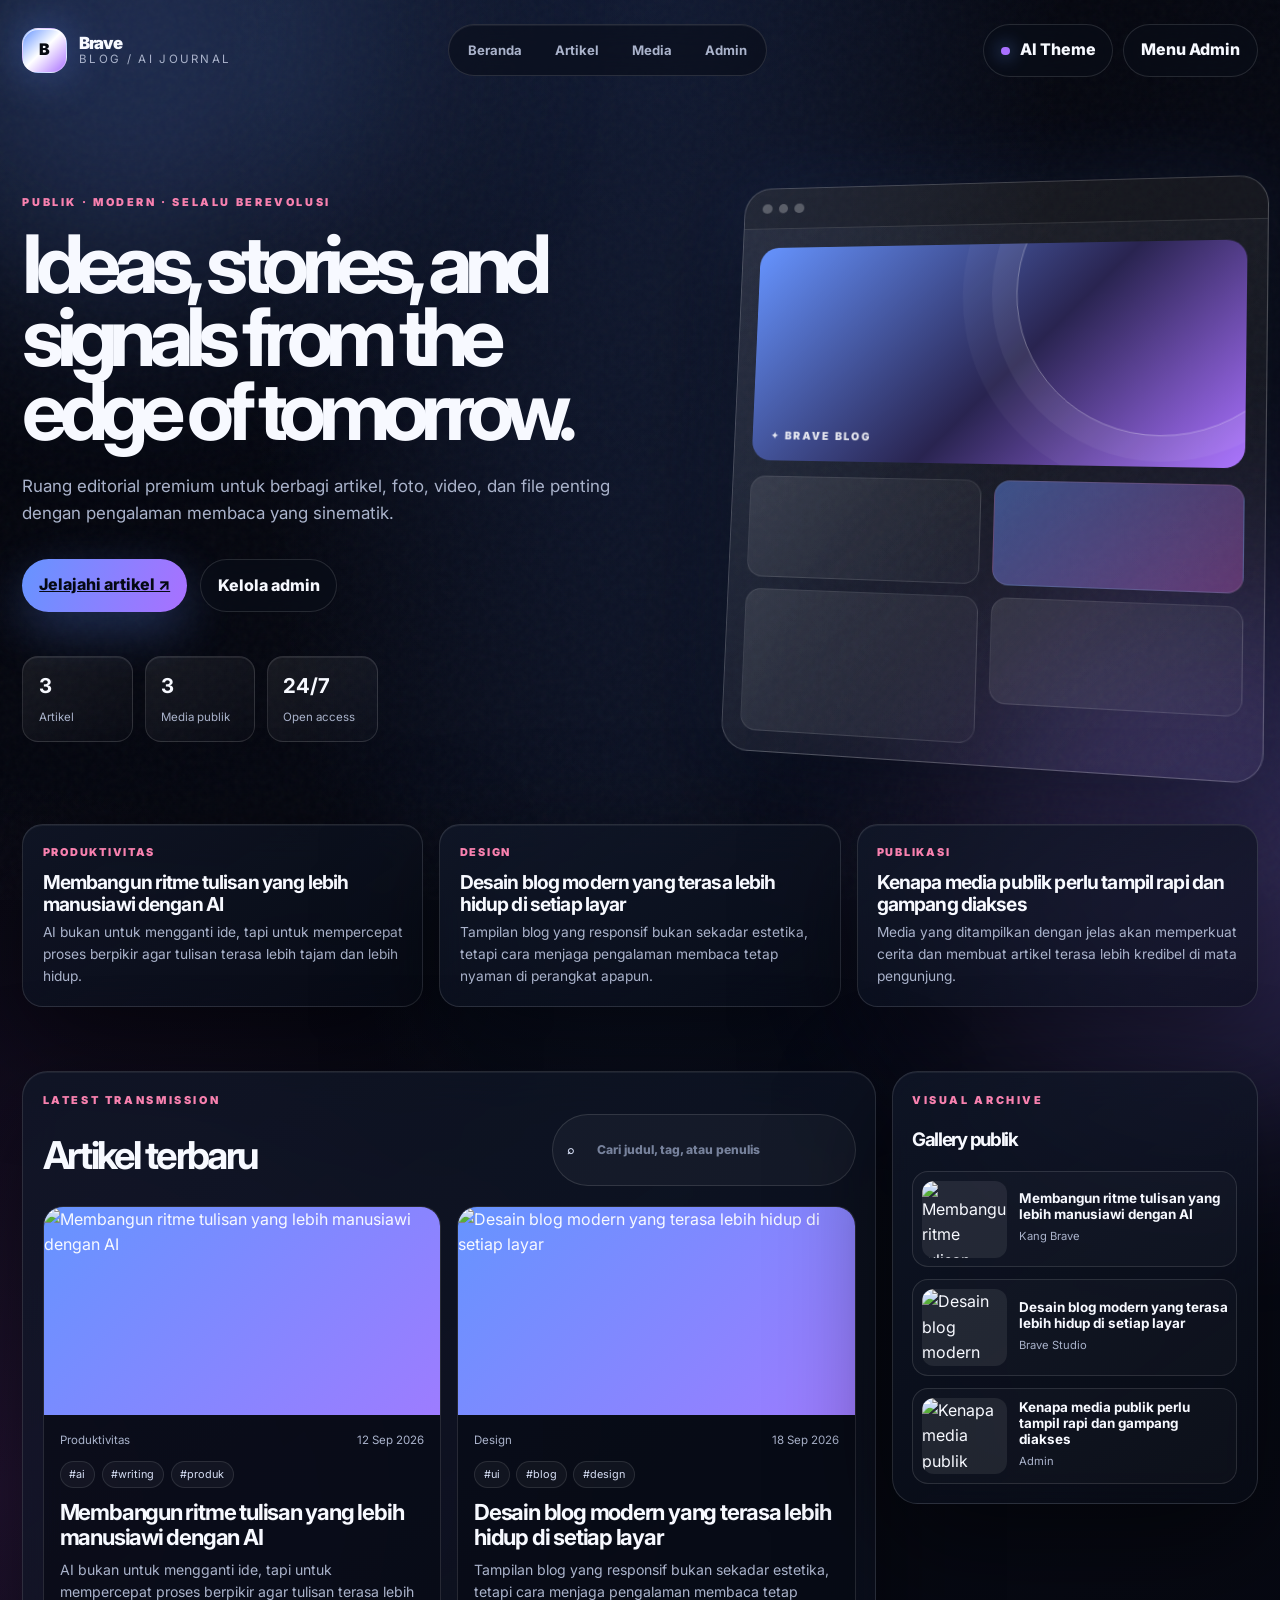
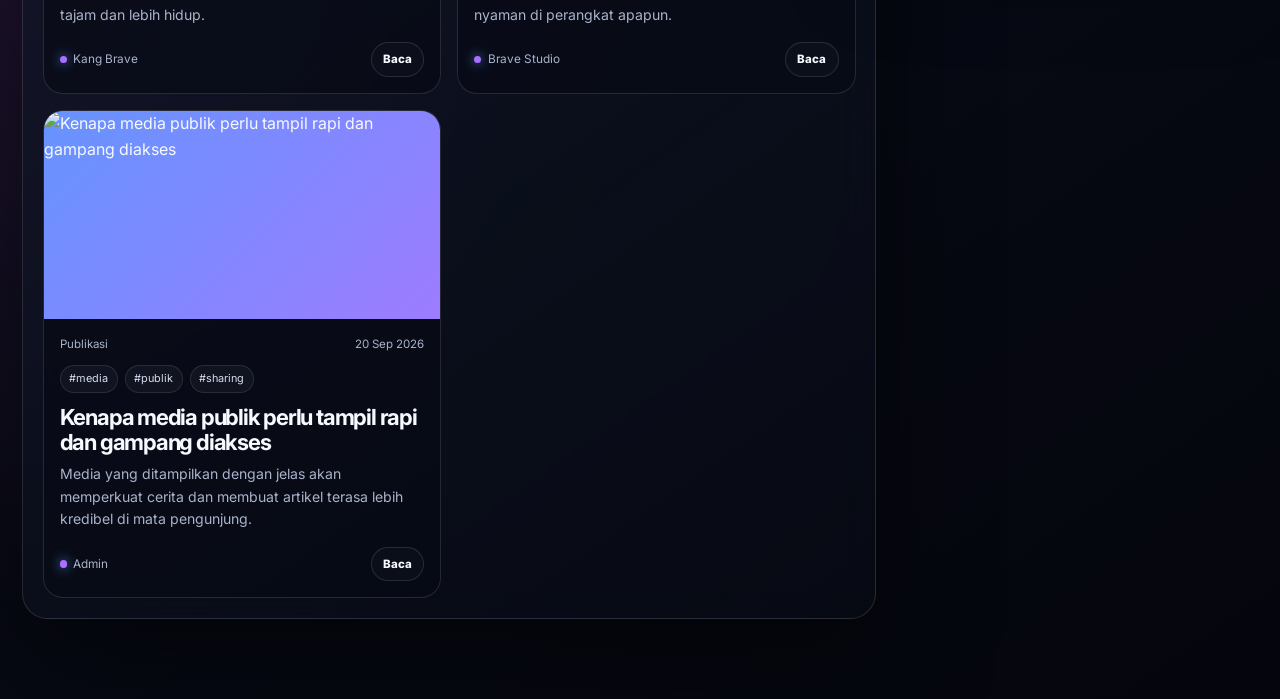
==== commit 838793cd: "Add advanced blog management features: article modal, edit/delete actions, and richer premium UI on " ====
--- a/index.html
+++ b/index.html
@@ -17,23 +17,185 @@
     <div class="noise"></div>
 
     <header class="topbar">
-      <div class="brand-wrap"><div class="brand-mark">B</div><div class="brand-copy"><span class="brand-name">Brave</span><span class="brand-sub">Blog / AI journal</span></div></div>
-      <nav class="main-nav" aria-label="Navigasi utama"><a href="#home">Beranda</a><a href="#posts">Artikel</a><a href="#media">Media</a><a href="#admin">Admin</a></nav>
-      <div class="topbar-actions"><button id="themeToggle" class="theme-button" type="button"><span class="theme-dot"></span> AI Theme</button><button id="openAdminBtn" class="admin-button" type="button">Menu Admin</button></div>
+      <div class="brand-wrap">
+        <div class="brand-mark">B</div>
+        <div class="brand-copy">
+          <span class="brand-name">Brave</span>
+          <span class="brand-sub">Blog / AI journal</span>
+        </div>
+      </div>
+
+      <nav class="main-nav" aria-label="Navigasi utama">
+        <a href="#home">Beranda</a>
+        <a href="#posts">Artikel</a>
+        <a href="#media">Media</a>
+        <a href="#admin">Admin</a>
+      </nav>
+
+      <div class="topbar-actions">
+        <button id="themeToggle" class="theme-button" type="button">
+          <span class="theme-dot"></span>
+          AI Theme
+        </button>
+        <button id="openAdminBtn" class="admin-button" type="button">Menu Admin</button>
+      </div>
     </header>
 
     <main class="page-shell">
       <section class="hero" id="home">
-        <div class="hero-copy"><p class="eyebrow">Publik · modern · selalu berevolusi</p><h1>Ideas, stories, and signals from the edge of tomorrow.</h1><p class="lead">Ruang editorial premium untuk berbagi artikel, foto, video, dan file penting dengan pengalaman membaca yang sinematik.</p><div class="hero-actions"><a href="#posts" class="primary-button">Jelajahi artikel ↗</a><button id="openAdminSecondary" class="secondary-button" type="button">Kelola admin</button></div><div class="stats-bar"><div><strong id="postCountStat">0</strong><span>Artikel</span></div><div><strong id="mediaCountStat">0</strong><span>Media publik</span></div><div><strong>24/7</strong><span>Open access</span></div></div></div>
-        <div class="hero-visual" aria-label="Preview premium blog"><div class="card-window"><div class="window-bar"><span></span><span></span><span></span></div><div class="window-content"><div class="mini-feature"></div><div class="mini-grid"><div class="mini-card"></div><div class="mini-card accent"></div><div class="mini-card tall"></div><div class="mini-card"></div></div></div></div></div>
+        <div class="hero-copy">
+          <p class="eyebrow">Publik · modern · selalu berevolusi</p>
+          <h1>Ideas, stories, and signals from the edge of tomorrow.</h1>
+          <p class="lead">
+            Ruang editorial premium untuk berbagi artikel, foto, video, dan file penting dengan pengalaman membaca yang sinematik.
+          </p>
+          <div class="hero-actions">
+            <a href="#posts" class="primary-button">Jelajahi artikel ↗</a>
+            <button id="openAdminSecondary" class="secondary-button" type="button">Kelola admin</button>
+          </div>
+          <div class="stats-bar">
+            <div>
+              <strong id="postCountStat">0</strong>
+              <span>Artikel</span>
+            </div>
+            <div>
+              <strong id="mediaCountStat">0</strong>
+              <span>Media publik</span>
+            </div>
+            <div>
+              <strong>24/7</strong>
+              <span>Open access</span>
+            </div>
+          </div>
+        </div>
+
+        <div class="hero-visual" aria-label="Preview premium blog">
+          <div class="card-window">
+            <div class="window-bar"><span></span><span></span><span></span></div>
+            <div class="window-content">
+              <div class="mini-feature"></div>
+              <div class="mini-grid">
+                <div class="mini-card"></div>
+                <div class="mini-card accent"></div>
+                <div class="mini-card tall"></div>
+                <div class="mini-card"></div>
+              </div>
+            </div>
+          </div>
+        </div>
       </section>
 
       <section class="featured-row" id="featuredRow" aria-label="Highlight artikel"></section>
-      <section class="content-grid" id="posts"><div class="main-panel"><div class="section-head"><div><p class="eyebrow">Latest transmission</p><h2>Artikel terbaru</h2></div><label class="search-box" aria-label="Cari artikel"><span>⌕</span><input id="searchInput" type="search" placeholder="Cari judul, tag, atau penulis" /></label></div><div id="postList" class="post-grid" aria-live="polite"></div></div><aside class="sidebar-panel" id="media"><div class="side-card"><div class="section-head compact"><div><p class="eyebrow">Visual archive</p><h3>Gallery publik</h3></div></div><div id="mediaList" class="media-grid"></div></div></aside></section>
-
-      <section id="admin" class="admin-panel hidden" aria-live="polite"><div class="admin-header"><div><p class="eyebrow">Private console</p><h2>Kelola konten</h2></div><button id="closeAdminBtn" class="close-button" type="button" aria-label="Tutup admin">×</button></div><form id="postForm" class="admin-form"><div class="field-row two-col"><label>Judul artikel<input id="titleInput" name="title" type="text" maxlength="120" placeholder="Judul yang ingin diposting" required /></label><label>Penulis<input id="authorInput" name="author" type="text" maxlength="60" placeholder="Nama penulis" value="Admin" /></label></div><div class="field-row two-col"><label>Kategori<input id="categoryInput" name="category" type="text" maxlength="40" placeholder="Teknologi, Design, Tips" /></label><label>Tag<input id="tagsInput" name="tags" type="text" maxlength="100" placeholder="ai, blog, media" /></label></div><label>Ringkasan<textarea id="excerptInput" name="excerpt" rows="2" maxlength="220" placeholder="Tulis ringkasan singkat artikel"></textarea></label><label>Konten artikel<textarea id="contentInput" name="content" rows="6" maxlength="5000" placeholder="Tulis isi artikel..." required></textarea></label><div class="upload-box"><div class="upload-copy"><strong>Tambahkan media publik</strong><small>Gambar, video, atau audio yang dapat dilihat semua pengunjung.</small></div><label class="upload-button"><input id="mediaInput" type="file" accept="image/*,video/*,audio/*" multiple />Pilih file</label></div><div id="mediaPreview" class="media-preview" aria-live="polite"></div><div class="form-actions"><button type="submit" class="primary-button small">Publikasikan</button><button type="button" id="resetFormBtn" class="secondary-button small ghost">Reset</button></div></form></section>
+
+      <section class="content-grid" id="posts">
+        <div class="main-panel">
+          <div class="section-head">
+            <div>
+              <p class="eyebrow">Latest transmission</p>
+              <h2>Artikel terbaru</h2>
+            </div>
+            <label class="search-box" aria-label="Cari artikel">
+              <span>⌕</span>
+              <input id="searchInput" type="search" placeholder="Cari judul, tag, atau penulis" />
+            </label>
+          </div>
+          <div id="postList" class="post-grid" aria-live="polite"></div>
+        </div>
+
+        <aside class="sidebar-panel" id="media">
+          <div class="side-card">
+            <div class="section-head compact">
+              <div>
+                <p class="eyebrow">Visual archive</p>
+                <h3>Gallery publik</h3>
+              </div>
+            </div>
+            <div id="mediaList" class="media-grid"></div>
+          </div>
+        </aside>
+      </section>
+
+      <section id="admin" class="admin-panel hidden" aria-live="polite">
+        <div class="admin-header">
+          <div>
+            <p class="eyebrow">Private console</p>
+            <h2>Kelola konten</h2>
+          </div>
+          <button id="closeAdminBtn" class="close-button" type="button" aria-label="Tutup admin">×</button>
+        </div>
+
+        <form id="postForm" class="admin-form">
+          <div class="field-row two-col">
+            <label>
+              Judul artikel
+              <input id="titleInput" name="title" type="text" maxlength="120" placeholder="Judul yang ingin diposting" required />
+            </label>
+            <label>
+              Penulis
+              <input id="authorInput" name="author" type="text" maxlength="60" placeholder="Nama penulis" value="Admin" />
+            </label>
+          </div>
+
+          <div class="field-row two-col">
+            <label>
+              Kategori
+              <input id="categoryInput" name="category" type="text" maxlength="40" placeholder="Teknologi, Design, Tips" />
+            </label>
+            <label>
+              Tag
+              <input id="tagsInput" name="tags" type="text" maxlength="100" placeholder="ai, blog, media" />
+            </label>
+          </div>
+
+          <label>
+            Ringkasan
+            <textarea id="excerptInput" name="excerpt" rows="2" maxlength="220" placeholder="Tulis ringkasan singkat artikel"></textarea>
+          </label>
+
+          <label>
+            Konten artikel
+            <textarea id="contentInput" name="content" rows="6" maxlength="5000" placeholder="Tulis isi artikel..." required></textarea>
+          </label>
+
+          <div class="upload-box">
+            <div class="upload-copy">
+              <strong>Tambahkan media publik</strong>
+              <small>Gambar, video, atau audio yang dapat dilihat semua pengunjung.</small>
+            </div>
+            <label class="upload-button">
+              <input id="mediaInput" type="file" accept="image/*,video/*,audio/*" multiple />
+              Pilih file
+            </label>
+          </div>
+
+          <div id="mediaPreview" class="media-preview" aria-live="polite"></div>
+
+          <div class="form-actions">
+            <button type="submit" class="primary-button small">Publikasikan</button>
+            <button type="button" id="resetFormBtn" class="secondary-button small ghost">Reset</button>
+          </div>
+        </form>
+
+        <div class="admin-list-wrap">
+          <div class="admin-list-head">
+            <p class="eyebrow">Daftar artikel</p>
+            <h3>Kelola postingan</h3>
+          </div>
+          <div id="adminPostList" class="admin-post-list"></div>
+        </div>
+      </section>
     </main>
+
+    <div id="articleModal" class="modal hidden" aria-hidden="true">
+      <div class="modal-backdrop" data-close="true"></div>
+      <div class="modal-card" role="dialog" aria-modal="true" aria-labelledby="modalTitle">
+        <button type="button" id="closeModalBtn" class="close-button modal-close" aria-label="Tutup detail">×</button>
+        <div id="modalBody"></div>
+      </div>
+    </div>
+
     <div id="toast" class="toast" role="status" aria-live="polite"></div>
+
     <script src="app.js"></script>
   </body>
 </html>
--- a/styles.css
+++ b/styles.css
@@ -26,122 +26,152 @@
     radial-gradient(ellipse at 0% 65%, hsla(calc(var(--hue) + 70),90%,65%,.12), transparent 34%),
     linear-gradient(145deg, var(--bg), var(--bg-2) 55%, #05060d);
 }
-body::before { content:""; position:fixed; inset:0; pointer-events:none; opacity:.2; z-index:0;
-  background-image: linear-gradient(rgba(255,255,255,.025) 1px,transparent 1px),linear-gradient(90deg,rgba(255,255,255,.025) 1px,transparent 1px); background-size:72px 72px; mask-image:linear-gradient(to bottom,black,transparent 85%); }
-img,video { max-width:100%; display:block; }
-button,input,textarea { font:inherit; }
-button { cursor:pointer; }
-.glow { position:fixed; width:34rem; height:34rem; border-radius:50%; filter:blur(110px); opacity:.27; pointer-events:none; z-index:0; animation:drift 16s ease-in-out infinite alternate; }
-.glow-1 { top:-15rem; left:-9rem; background:var(--accent); }
-.glow-2 { right:-13rem; bottom:-13rem; background:var(--violet); animation-delay:-5s; }
-.noise { position:fixed; inset:0; z-index:0; pointer-events:none; opacity:.06; background-image:url("data:image/svg+xml,%3Csvg viewBox='0 0 180 180' xmlns='http://www.w3.org/2000/svg'%3E%3Cfilter id='n'%3E%3CfeTurbulence type='fractalNoise' baseFrequency='.8' numOctaves='3' stitchTiles='stitch'/%3E%3C/filter%3E%3Crect width='100%25' height='100%25' filter='url(%23n)' opacity='.55'/%3E%3C/svg%3E"); }
-.topbar,.page-shell,.toast { position:relative; z-index:1; }
-.topbar { max-width:1280px; margin:auto; padding:1.5rem 1.4rem; display:flex; align-items:center; justify-content:space-between; gap:1rem; }
-.brand-wrap { display:flex; align-items:center; gap:.75rem; }
-.brand-mark { width:2.8rem; height:2.8rem; display:grid; place-items:center; border:1px solid rgba(255,255,255,.3); border-radius:1rem; color:#070a12; font-weight:900; background:linear-gradient(135deg,var(--accent),#fff 48%,var(--accent-2)); box-shadow:0 0 45px hsla(var(--hue),100%,70%,.4),inset 0 1px rgba(255,255,255,.8); }
-.brand-copy { display:grid; line-height:1; gap:.2rem; }
-.brand-name { font-weight:900; font-size:1.05rem; letter-spacing:-.08em; }
-.brand-sub { color:var(--muted); font-size:.72rem; letter-spacing:.2em; text-transform:uppercase; }
-.main-nav { display:flex; gap:.35rem; padding:.35rem; border:1px solid var(--line); border-radius:999px; background:rgba(7,10,18,.48); backdrop-filter:blur(20px); box-shadow:inset 0 1px rgba(255,255,255,.06); }
-.main-nav a { padding:.55rem .85rem; border-radius:999px; color:var(--muted); text-decoration:none; font-size:.82rem; font-weight:700; transition:.25s var(--ease); }
-.main-nav a:hover { color:var(--text); background:rgba(255,255,255,.08); }
-.topbar-actions { display:flex; gap:.6rem; align-items:center; }
-.theme-button,.admin-button,.primary-button,.secondary-button,.close-button,.upload-button { border:1px solid var(--line); border-radius:999px; color:var(--text); padding:.78rem 1.05rem; font-weight:800; transition:transform .25s var(--ease),border-color .25s,box-shadow .25s; }
-.theme-button,.admin-button,.secondary-button,.close-button,.upload-button { background:rgba(10,14,25,.68); backdrop-filter:blur(18px); }
-.theme-button:hover,.admin-button:hover,.primary-button:hover,.secondary-button:hover,.close-button:hover,.upload-button:hover { transform:translateY(-2px); border-color:var(--line-bright); box-shadow:0 14px 35px rgba(0,0,0,.35); }
-.theme-dot { display:inline-block; width:.55rem; height:.55rem; margin-right:.42rem; border-radius:50%; background:var(--accent-2); box-shadow:0 0 18px var(--accent); }
-.page-shell { max-width:1280px; margin:auto; padding:0 1.4rem 5rem; }
-.hero { min-height:650px; display:grid; grid-template-columns:1.08fr .92fr; align-items:center; gap:4rem; padding:4.7rem 0 4rem; }
-.eyebrow { margin:0 0 1rem; color:var(--accent-3); font-size:.68rem; font-weight:900; letter-spacing:.24em; text-transform:uppercase; }
-.hero-copy h1 { max-width:760px; margin:0; font-size:clamp(3.2rem,6.3vw,6.6rem); line-height:.91; letter-spacing:-.095em; text-wrap:balance; }
-.lead { max-width:590px; margin:1.6rem 0 0; color:var(--muted); font-size:1.06rem; }
-.hero-actions { display:flex; gap:.8rem; margin-top:2rem; }
-.primary-button { background:linear-gradient(110deg,var(--accent),var(--accent-2)); border:0; color:#050914; box-shadow:0 18px 50px hsla(var(--hue),95%,68%,.3); }
-.primary-button.small,.secondary-button.small { padding:.7rem 1.15rem; }
-.secondary-button.ghost { background:rgba(255,255,255,.03); }
-.stats-bar { display:flex; gap:.75rem; margin-top:2.8rem; flex-wrap:wrap; }
-.stats-bar div { min-width:6.9rem; padding:.8rem .95rem; border:1px solid var(--line); border-radius:1rem; background:linear-gradient(145deg,rgba(255,255,255,.07),rgba(255,255,255,.015)); box-shadow:inset 0 1px rgba(255,255,255,.08); }
-.stats-bar strong { display:block; font-size:1.28rem; }
-.stats-bar span { color:var(--muted); font-size:.72rem; }
-.hero-visual { perspective:1000px; display:flex; justify-content:center; }
-.card-window { width:min(100%,35rem); transform:rotateY(-9deg) rotateX(4deg) rotateZ(1deg); border:1px solid rgba(255,255,255,.2); border-radius:1.8rem; overflow:hidden; background:linear-gradient(145deg,rgba(255,255,255,.11),rgba(255,255,255,.025)); box-shadow:var(--shadow),0 0 90px hsla(var(--hue),90%,65%,.13); transition:transform .6s var(--ease); }
-.card-window:hover { transform:rotateY(-2deg) rotateX(1deg) rotateZ(0); }
-.window-bar { display:flex; gap:.45rem; padding:1rem 1.2rem; border-bottom:1px solid var(--line); background:rgba(0,0,0,.18); }
-.window-bar span { width:.65rem; height:.65rem; border-radius:50%; background:rgba(255,255,255,.25); }
-.window-content { padding:1.2rem; }
-.mini-feature { height:14rem; position:relative; overflow:hidden; margin-bottom:1rem; border-radius:1.25rem; background:linear-gradient(135deg,var(--accent),#292450 55%,var(--accent-2)); }
-.mini-feature::before { content:""; position:absolute; width:18rem; height:18rem; right:-4rem; top:-6rem; border:1px solid rgba(255,255,255,.35); border-radius:50%; box-shadow:0 0 0 25px rgba(255,255,255,.05),0 0 0 55px rgba(255,255,255,.035); }
-.mini-feature::after { content:"✦  BRAVE BLOG"; position:absolute; left:1.2rem; bottom:1rem; font-size:.7rem; font-weight:900; letter-spacing:.2em; color:rgba(255,255,255,.85); }
-.mini-grid { display:grid; grid-template-columns:repeat(2,1fr); gap:.8rem; }
-.mini-card { height:6.5rem; border:1px solid rgba(255,255,255,.1); border-radius:1rem; background:linear-gradient(135deg,rgba(255,255,255,.1),rgba(255,255,255,.025)); }
-.mini-card.accent { background:linear-gradient(135deg,hsla(var(--hue),100%,70%,.45),hsla(calc(var(--hue) + 80),90%,70%,.28)); }
-.mini-card.tall { height:9rem; }
-.featured-row { display:grid; grid-template-columns:repeat(3,1fr); gap:1rem; }
-.feature-card,.main-panel,.side-card,.admin-panel { border:1px solid var(--line); background:linear-gradient(145deg,rgba(17,24,41,.76),rgba(8,12,22,.62)); box-shadow:var(--shadow),inset 0 1px rgba(255,255,255,.06); backdrop-filter:blur(20px); }
-.feature-card { padding:1.2rem; border-radius:1.3rem; transition:transform .25s var(--ease),border-color .25s; }
-.feature-card:hover { transform:translateY(-4px); border-color:var(--line-bright); }
-.feature-card .kicker { color:var(--accent-3); font-size:.68rem; font-weight:900; letter-spacing:.16em; text-transform:uppercase; }
-.feature-card h3 { margin:.55rem 0 .4rem; font-size:1.2rem; line-height:1.15; letter-spacing:-.045em; }
-.feature-card p { margin:0; color:var(--muted); font-size:.86rem; }
-.content-grid { display:grid; grid-template-columns:minmax(0,2.1fr) minmax(280px,.9fr); gap:1rem; padding-top:4rem; }
-.main-panel,.side-card,.admin-panel { border-radius:1.6rem; }
-.main-panel,.side-card,.admin-panel { padding:1.2rem; }
-.section-head { display:flex; align-items:end; justify-content:space-between; gap:1rem; margin-bottom:1.2rem; }
-.section-head h2,.section-head h3,.admin-header h2 { margin:0; letter-spacing:-.07em; }
-.section-head h2 { font-size:clamp(1.8rem,3vw,2.8rem); }
-.compact { margin-bottom:1rem; }
-.search-box { display:flex; align-items:center; gap:.55rem; min-width:min(100%,19rem); padding:.75rem .9rem; border:1px solid var(--line); border-radius:999px; background:rgba(255,255,255,.035); }
-.search-box input { width:100%; color:var(--text); background:transparent; border:0; outline:0; }
-.search-box input::placeholder { color:#77829c; }
-.post-grid { display:grid; grid-template-columns:repeat(2,minmax(0,1fr)); gap:1rem; }
-.post-card { overflow:hidden; border:1px solid var(--line); border-radius:1.25rem; background:rgba(7,11,20,.62); transition:transform .3s var(--ease),border-color .3s; animation:rise .55s var(--ease) both; }
-.post-card:hover { transform:translateY(-5px); border-color:var(--line-bright); }
-.post-cover { min-height:13rem; overflow:hidden; background:linear-gradient(135deg,var(--accent),var(--violet)); }
-.post-cover img,.post-cover video { width:100%; height:100%; object-fit:cover; transition:transform .6s var(--ease); }
-.post-card:hover .post-cover img { transform:scale(1.05); }
-.post-body { padding:1rem; }
-.post-meta,.post-footer { display:flex; justify-content:space-between; align-items:center; gap:.7rem; }
-.post-meta { color:var(--muted); font-size:.72rem; }
-.tag-list { display:flex; flex-wrap:wrap; gap:.4rem; margin:.75rem 0; }
-.tag-pill { padding:.25rem .55rem; border:1px solid rgba(255,255,255,.1); border-radius:999px; color:var(--soft); background:rgba(255,255,255,.04); font-size:.68rem; }
-.post-card h3 { margin:0 0 .55rem; font-size:1.38rem; line-height:1.12; letter-spacing:-.055em; }
-.post-card p { margin:0; color:var(--muted); font-size:.88rem; }
-.post-footer { margin-top:1rem; }
-.author-pill { color:var(--muted); font-size:.74rem; }
-.author-pill::before { content:""; display:inline-block; width:.46rem; height:.46rem; margin-right:.4rem; border-radius:50%; background:var(--accent-2); box-shadow:0 0 12px var(--accent); }
-.read-link { color:var(--accent-3); text-decoration:none; font-size:.78rem; font-weight:800; }
-.empty-state { padding:2rem 1rem; text-align:center; color:var(--muted); border:1px dashed var(--line); border-radius:1rem; }
-.media-grid { display:grid; gap:.75rem; }
-.media-item { display:grid; grid-template-columns:5.3rem 1fr; align-items:center; gap:.75rem; padding:.55rem; border:1px solid var(--line); border-radius:1rem; background:rgba(255,255,255,.025); }
-.media-item-thumb { height:4.8rem; overflow:hidden; border-radius:.75rem; background:rgba(255,255,255,.08); }
-.media-item-thumb img,.media-item-thumb video { width:100%; height:100%; object-fit:cover; }
-.media-item strong { display:block; font-size:.84rem; line-height:1.2; }
-.media-item span { color:var(--muted); font-size:.7rem; }
-.admin-panel { margin-top:2.5rem; }
-.hidden { display:none; }
-.admin-header { display:flex; align-items:center; justify-content:space-between; margin-bottom:1.3rem; }
-.close-button { width:2.4rem; height:2.4rem; padding:0; border-radius:50%; font-size:1.5rem; line-height:1; }
-.admin-form { display:grid; gap:1rem; }
-.field-row { display:grid; gap:1rem; }
-.two-col { grid-template-columns:repeat(2,minmax(0,1fr)); }
-label { display:grid; gap:.45rem; color:var(--soft); font-size:.76rem; font-weight:800; }
-input,textarea { width:100%; padding:.85rem .9rem; border:1px solid var(--line); border-radius:.85rem; outline:0; color:var(--text); background:rgba(0,0,0,.16); }
-input:focus,textarea:focus { border-color:var(--accent); box-shadow:0 0 0 3px hsla(var(--hue),90%,65%,.13); }
-.upload-box { display:flex; align-items:center; justify-content:space-between; gap:1rem; padding:1rem; border:1px dashed var(--line-bright); border-radius:1rem; background:rgba(255,255,255,.025); }
-.upload-copy { display:grid; gap:.1rem; }
-.upload-copy small { color:var(--muted); }
-.upload-button { position:relative; overflow:hidden; }
-.upload-button input { position:absolute; inset:0; opacity:0; cursor:pointer; }
-.media-preview { display:grid; grid-template-columns:repeat(auto-fit,minmax(120px,1fr)); gap:.75rem; }
-.preview-item { position:relative; overflow:hidden; border:1px solid var(--line); border-radius:.9rem; background:rgba(255,255,255,.03); }
-.preview-item img,.preview-item video { width:100%; height:130px; object-fit:cover; }
-.preview-item audio { width:100%; min-height:2.8rem; }
-.preview-chip { position:absolute; top:.45rem; right:.45rem; z-index:1; padding:.12rem .4rem; border:1px solid var(--line); border-radius:999px; background:rgba(0,0,0,.7); font-size:.6rem; }
-.form-actions { display:flex; justify-content:flex-end; gap:.75rem; }
-.toast { position:fixed; right:1.2rem; bottom:1.2rem; min-width:13rem; padding:.85rem 1rem; border:1px solid var(--line); border-radius:.85rem; background:rgba(5,8,15,.9); box-shadow:var(--shadow); opacity:0; transform:translateY(18px); pointer-events:none; transition:.25s var(--ease); }
-.toast.show { opacity:1; transform:none; }
-@keyframes drift { to { transform:translate(2rem,1.5rem) scale(1.1); } }
-@keyframes rise { from { opacity:0; transform:translateY(14px); } to { opacity:1; transform:none; } }
-@media (max-width:980px) { .hero,.content-grid { grid-template-columns:1fr; } .hero { min-height:auto; padding-top:3rem; } .hero-visual { order:-1; } .card-window { transform:none; } .featured-row { grid-template-columns:1fr; } .topbar { flex-wrap:wrap; justify-content:center; } .main-nav { order:3; width:100%; justify-content:center; overflow:auto; } }
-@media (max-width:720px) { .topbar-actions { width:100%; justify-content:center; } .hero-copy h1 { font-size:clamp(2.8rem,14vw,4.7rem); } .section-head,.upload-box { align-items:stretch; flex-direction:column; } .two-col,.post-grid { grid-template-columns:1fr; } .search-box { min-width:100%; } .hero-actions,.form-actions { flex-wrap:wrap; } .main-nav { gap:0; justify-content:space-between; } .main-nav a { padding:.5rem .55rem; font-size:.75rem; } }
-@media (prefers-reduced-motion:reduce) { *,*::before,*::after { animation-duration:.01ms!important; transition-duration:.01ms!important; scroll-behavior:auto!important; } }
+body::before {
+  content: ""; position: fixed; inset: 0; pointer-events: none; opacity: .2; z-index: 0;
+  background-image: linear-gradient(rgba(255,255,255,.025) 1px, transparent 1px), linear-gradient(90deg, rgba(255,255,255,.025) 1px, transparent 1px);
+  background-size: 72px 72px; mask-image: linear-gradient(to bottom, black, transparent 85%);
+}
+img, video { max-width: 100%; display: block; }
+button, input, textarea { font: inherit; }
+button { cursor: pointer; }
+a { color: inherit; }
+
+.glow {
+  position: fixed; width: 34rem; height: 34rem; border-radius: 50%; filter: blur(110px); opacity: .27; pointer-events: none; z-index: 0; animation: drift 16s ease-in-out infinite alternate;
+}
+.glow-1 { top: -15rem; left: -9rem; background: var(--accent); }
+.glow-2 { right: -13rem; bottom: -13rem; background: var(--violet); animation-delay: -5s; }
+.noise { position: fixed; inset: 0; z-index: 0; pointer-events: none; opacity: .06; background-image: url("data:image/svg+xml,%3Csvg viewBox='0 0 180 180' xmlns='http://www.w3.org/2000/svg'%3E%3Cfilter id='n'%3E%3CfeTurbulence type='fractalNoise' baseFrequency='.8' numOctaves='3' stitchTiles='stitch'/%3E%3C/filter%3E%3Crect width='100%25' height='100%25' filter='url(%23n)' opacity='.55'/%3E%3C/svg%3E"); }
+.topbar, .page-shell, .toast { position: relative; z-index: 1; }
+.topbar { max-width: 1280px; margin: auto; padding: 1.5rem 1.4rem; display: flex; align-items: center; justify-content: space-between; gap: 1rem; }
+.brand-wrap { display: flex; align-items: center; gap: .75rem; }
+.brand-mark { width: 2.8rem; height: 2.8rem; display: grid; place-items: center; border: 1px solid rgba(255,255,255,.3); border-radius: 1rem; color: #070a12; font-weight: 900; background: linear-gradient(135deg,var(--accent),#fff 48%,var(--accent-2)); box-shadow: 0 0 45px hsla(var(--hue),100%,70%,.4), inset 0 1px rgba(255,255,255,.8); }
+.brand-copy { display: grid; line-height: 1; gap: .2rem; }
+.brand-name { font-weight: 900; font-size: 1.05rem; letter-spacing: -.08em; }
+.brand-sub { color: var(--muted); font-size: .72rem; letter-spacing: .2em; text-transform: uppercase; }
+.main-nav { display: flex; gap: .35rem; padding: .35rem; border: 1px solid var(--line); border-radius: 999px; background: rgba(7,10,18,.48); backdrop-filter: blur(20px); box-shadow: inset 0 1px rgba(255,255,255,.06); }
+.main-nav a { padding: .55rem .85rem; border-radius: 999px; color: var(--muted); text-decoration: none; font-size: .82rem; font-weight: 700; transition: .25s var(--ease); }
+.main-nav a:hover { color: var(--text); background: rgba(255,255,255,.08); }
+.topbar-actions { display: flex; gap: .6rem; align-items: center; }
+.theme-button, .admin-button, .primary-button, .secondary-button, .close-button, .upload-button { border: 1px solid var(--line); border-radius: 999px; color: var(--text); padding: .78rem 1.05rem; font-weight: 800; transition: transform .25s var(--ease), border-color .25s, box-shadow .25s; }
+.theme-button, .admin-button, .secondary-button, .close-button, .upload-button { background: rgba(10,14,25,.68); backdrop-filter: blur(18px); }
+.theme-button:hover, .admin-button:hover, .primary-button:hover, .secondary-button:hover, .close-button:hover, .upload-button:hover { transform: translateY(-2px); border-color: var(--line-bright); box-shadow: 0 14px 35px rgba(0,0,0,.35); }
+.theme-dot { display: inline-block; width: .55rem; height: .55rem; margin-right: .42rem; border-radius: 50%; background: var(--accent-2); box-shadow: 0 0 18px var(--accent); }
+.page-shell { max-width: 1280px; margin: auto; padding: 0 1.4rem 5rem; }
+.hero { min-height: 650px; display: grid; grid-template-columns: 1.08fr .92fr; align-items: center; gap: 4rem; padding: 4.7rem 0 4rem; }
+.eyebrow { margin: 0 0 1rem; color: var(--accent-3); font-size: .68rem; font-weight: 900; letter-spacing: .24em; text-transform: uppercase; }
+.hero-copy h1 { max-width: 760px; margin: 0; font-size: clamp(3.2rem, 6.3vw, 6.6rem); line-height: .91; letter-spacing: -.095em; text-wrap: balance; }
+.lead { max-width: 590px; margin: 1.6rem 0 0; color: var(--muted); font-size: 1.06rem; }
+.hero-actions { display: flex; gap: .8rem; margin-top: 2rem; }
+.primary-button { background: linear-gradient(110deg,var(--accent),var(--accent-2)); border: 0; color: #050914; box-shadow: 0 18px 50px hsla(var(--hue),95%,68%,.3); }
+.primary-button.small, .secondary-button.small { padding: .7rem 1.15rem; }
+.secondary-button.ghost { background: rgba(255,255,255,.03); }
+.stats-bar { display: flex; gap: .75rem; margin-top: 2.8rem; flex-wrap: wrap; }
+.stats-bar div { min-width: 6.9rem; padding: .8rem .95rem; border: 1px solid var(--line); border-radius: 1rem; background: linear-gradient(145deg, rgba(255,255,255,.07), rgba(255,255,255,.015)); box-shadow: inset 0 1px rgba(255,255,255,.08); }
+.stats-bar strong { display: block; font-size: 1.28rem; }
+.stats-bar span { color: var(--muted); font-size: .72rem; }
+.hero-visual { perspective: 1000px; display: flex; justify-content: center; }
+.card-window { width: min(100%,35rem); transform: rotateY(-9deg) rotateX(4deg) rotateZ(1deg); border: 1px solid rgba(255,255,255,.2); border-radius: 1.8rem; overflow: hidden; background: linear-gradient(145deg, rgba(255,255,255,.11), rgba(255,255,255,.025)); box-shadow: var(--shadow), 0 0 90px hsla(var(--hue),90%,65%,.13); transition: transform .6s var(--ease); }
+.card-window:hover { transform: rotateY(-2deg) rotateX(1deg) rotateZ(0); }
+.window-bar { display: flex; gap: .45rem; padding: 1rem 1.2rem; border-bottom: 1px solid var(--line); background: rgba(0,0,0,.18); }
+.window-bar span { width: .65rem; height: .65rem; border-radius: 50%; background: rgba(255,255,255,.25); }
+.window-content { padding: 1.2rem; }
+.mini-feature { height: 14rem; position: relative; overflow: hidden; margin-bottom: 1rem; border-radius: 1.25rem; background: linear-gradient(135deg, var(--accent), #292450 55%, var(--accent-2)); }
+.mini-feature::before { content: ""; position: absolute; width: 18rem; height: 18rem; right: -4rem; top: -6rem; border: 1px solid rgba(255,255,255,.35); border-radius: 50%; box-shadow: 0 0 0 25px rgba(255,255,255,.05), 0 0 0 55px rgba(255,255,255,.035); }
+.mini-feature::after { content: "✦  BRAVE BLOG"; position: absolute; left: 1.2rem; bottom: 1rem; font-size: .7rem; font-weight: 900; letter-spacing: .2em; color: rgba(255,255,255,.85); }
+.mini-grid { display: grid; grid-template-columns: repeat(2, 1fr); gap: .8rem; }
+.mini-card { height: 6.5rem; border: 1px solid rgba(255,255,255,.1); border-radius: 1rem; background: linear-gradient(135deg, rgba(255,255,255,.1), rgba(255,255,255,.025)); }
+.mini-card.accent { background: linear-gradient(135deg, hsla(var(--hue),100%,70%,.45), hsla(calc(var(--hue) + 80),90%,70%,.28)); }
+.mini-card.tall { height: 9rem; }
+.featured-row { display: grid; grid-template-columns: repeat(3, 1fr); gap: 1rem; }
+.feature-card, .main-panel, .side-card, .admin-panel { border: 1px solid var(--line); background: linear-gradient(145deg, rgba(17,24,41,.76), rgba(8,12,22,.62)); box-shadow: var(--shadow), inset 0 1px rgba(255,255,255,.06); backdrop-filter: blur(20px); }
+.feature-card { padding: 1.2rem; border-radius: 1.3rem; transition: transform .25s var(--ease), border-color .25s; }
+.feature-card:hover { transform: translateY(-4px); border-color: var(--line-bright); }
+.feature-card .kicker { color: var(--accent-3); font-size: .68rem; font-weight: 900; letter-spacing: .16em; text-transform: uppercase; }
+.feature-card h3 { margin: .55rem 0 .4rem; font-size: 1.2rem; line-height: 1.15; letter-spacing: -.045em; }
+.feature-card p { margin: 0; color: var(--muted); font-size: .86rem; }
+.content-grid { display: grid; grid-template-columns: minmax(0,2.1fr) minmax(280px,.9fr); gap: 1rem; padding-top: 4rem; }
+.main-panel, .side-card, .admin-panel { border-radius: 1.6rem; }
+.main-panel, .side-card, .admin-panel { padding: 1.2rem; }
+.section-head { display: flex; align-items: end; justify-content: space-between; gap: 1rem; margin-bottom: 1.2rem; }
+.section-head h2, .section-head h3, .admin-header h2 { margin: 0; letter-spacing: -.07em; }
+.section-head h2 { font-size: clamp(1.8rem, 3vw, 2.8rem); }
+.compact { margin-bottom: 1rem; }
+.search-box { display: flex; align-items: center; gap: .55rem; min-width: min(100%,19rem); padding: .75rem .9rem; border: 1px solid var(--line); border-radius: 999px; background: rgba(255,255,255,.035); }
+.search-box input { width: 100%; color: var(--text); background: transparent; border: 0; outline: 0; }
+.search-box input::placeholder { color: #77829c; }
+.post-grid { display: grid; grid-template-columns: repeat(2, minmax(0, 1fr)); gap: 1rem; }
+.post-card { overflow: hidden; border: 1px solid var(--line); border-radius: 1.25rem; background: rgba(7,11,20,.62); transition: transform .3s var(--ease), border-color .3s; animation: rise .55s var(--ease) both; }
+.post-card:hover { transform: translateY(-5px); border-color: var(--line-bright); }
+.post-cover { min-height: 13rem; overflow: hidden; background: linear-gradient(135deg, var(--accent), var(--violet)); }
+.post-cover img, .post-cover video { width: 100%; height: 100%; object-fit: cover; transition: transform .6s var(--ease); }
+.post-card:hover .post-cover img { transform: scale(1.05); }
+.post-body { padding: 1rem; }
+.post-meta, .post-footer { display: flex; justify-content: space-between; align-items: center; gap: .7rem; }
+.post-meta { color: var(--muted); font-size: .72rem; }
+.tag-list { display: flex; flex-wrap: wrap; gap: .4rem; margin: .75rem 0; }
+.tag-pill { padding: .25rem .55rem; border: 1px solid rgba(255,255,255,.1); border-radius: 999px; color: var(--soft); background: rgba(255,255,255,.04); font-size: .68rem; }
+.post-card h3 { margin: 0 0 .55rem; font-size: 1.38rem; line-height: 1.12; letter-spacing: -.055em; }
+.post-card p { margin: 0; color: var(--muted); font-size: .88rem; }
+.post-footer { margin-top: 1rem; }
+.author-pill { color: var(--muted); font-size: .74rem; }
+.author-pill::before { content: ""; display: inline-block; width: .46rem; height: .46rem; margin-right: .4rem; border-radius: 50%; background: var(--accent-2); box-shadow: 0 0 12px var(--accent); }
+.read-link, .row-action { color: var(--accent-3); text-decoration: none; font-size: .78rem; font-weight: 800; }
+.empty-state { padding: 2rem 1rem; text-align: center; color: var(--muted); border: 1px dashed var(--line); border-radius: 1rem; }
+.media-grid { display: grid; gap: .75rem; }
+.media-item { display: grid; grid-template-columns: 5.3rem 1fr; align-items: center; gap: .75rem; padding: .55rem; border: 1px solid var(--line); border-radius: 1rem; background: rgba(255,255,255,.025); }
+.media-item-thumb { height: 4.8rem; overflow: hidden; border-radius: .75rem; background: rgba(255,255,255,.08); }
+.media-item-thumb img, .media-item-thumb video { width: 100%; height: 100%; object-fit: cover; }
+.media-item strong { display: block; font-size: .84rem; line-height: 1.2; }
+.media-item span { color: var(--muted); font-size: .7rem; }
+.admin-panel { margin-top: 2.5rem; }
+.hidden { display: none; }
+.admin-header { display: flex; align-items: center; justify-content: space-between; margin-bottom: 1.3rem; }
+.close-button { width: 2.4rem; height: 2.4rem; padding: 0; border-radius: 50%; font-size: 1.5rem; line-height: 1; }
+.admin-form { display: grid; gap: 1rem; }
+.field-row { display: grid; gap: 1rem; }
+.two-col { grid-template-columns: repeat(2, minmax(0, 1fr)); }
+label { display: grid; gap: .45rem; color: var(--soft); font-size: .76rem; font-weight: 800; }
+input, textarea { width: 100%; padding: .85rem .9rem; border: 1px solid var(--line); border-radius: .85rem; outline: 0; color: var(--text); background: rgba(0,0,0,.16); }
+input:focus, textarea:focus { border-color: var(--accent); box-shadow: 0 0 0 3px hsla(var(--hue),90%,65%,.13); }
+.upload-box { display: flex; align-items: center; justify-content: space-between; gap: 1rem; padding: 1rem; border: 1px dashed var(--line-bright); border-radius: 1rem; background: rgba(255,255,255,.025); }
+.upload-copy { display: grid; gap: .1rem; }
+.upload-copy small { color: var(--muted); }
+.upload-button { position: relative; overflow: hidden; }
+.upload-button input { position: absolute; inset: 0; opacity: 0; cursor: pointer; }
+.media-preview { display: grid; grid-template-columns: repeat(auto-fit, minmax(120px, 1fr)); gap: .75rem; }
+.preview-item { position: relative; overflow: hidden; border: 1px solid var(--line); border-radius: .9rem; background: rgba(255,255,255,.03); }
+.preview-item img, .preview-item video { width: 100%; height: 130px; object-fit: cover; }
+.preview-item audio { width: 100%; min-height: 2.8rem; }
+.preview-chip { position: absolute; top: .45rem; right: .45rem; z-index: 1; padding: .12rem .4rem; border: 1px solid var(--line); border-radius: 999px; background: rgba(0,0,0,.7); font-size: .6rem; }
+.form-actions { display: flex; justify-content: flex-end; gap: .75rem; }
+.admin-list-wrap { margin-top: 2rem; }
+.admin-list-head { margin-bottom: .8rem; }
+.admin-post-list { display: grid; gap: .8rem; }
+.admin-row { display: flex; align-items: center; justify-content: space-between; gap: 1rem; padding: .8rem .9rem; border: 1px solid var(--line); border-radius: 1rem; background: rgba(255,255,255,.02); }
+.admin-row strong { display: block; }
+.admin-row small { color: var(--muted); }
+.row-actions { display: flex; gap: .5rem; }
+.row-action { border: 1px solid var(--line); border-radius: 999px; background: rgba(255,255,255,.02); color: var(--text); padding: .45rem .7rem; font-size: .72rem; }
+.row-action.delete { color: #ffc1cf; }
+.modal { position: fixed; inset: 0; display: grid; place-items: center; z-index: 30; opacity: 1; visibility: visible; transition: opacity .2s ease; }
+.modal.hidden { opacity: 0; visibility: hidden; pointer-events: none; }
+.modal-backdrop { position: absolute; inset: 0; background: rgba(2,4,9,.7); backdrop-filter: blur(6px); }
+.modal-card { position: relative; width: min(900px, calc(100vw - 24px)); max-height: 88vh; overflow: auto; background: linear-gradient(160deg, rgba(15,18,28,.98), rgba(8,12,22,.96)); border: 1px solid var(--line); border-radius: 1.5rem; box-shadow: var(--shadow); padding: 1.5rem; z-index: 1; }
+.modal-close { position: absolute; top: 1rem; right: 1rem; }
+.modal-header { padding-right: 3rem; }
+.modal-header h2 { margin: .25rem 0 .4rem; font-size: clamp(2rem, 4vw, 3rem); letter-spacing: -.08em; }
+.modal-meta { color: var(--muted); font-size: .76rem; }
+.modal-body { display: grid; gap: 1rem; margin-top: 1.2rem; }
+.modal-body img, .modal-body video { width: 100%; max-height: 420px; object-fit: cover; border-radius: 1rem; border: 1px solid var(--line); }
+.modal-copy { color: var(--soft); white-space: pre-wrap; line-height: 1.8; }
+.modal-attachments { display: grid; gap: .6rem; }
+.modal-attachment { display: flex; align-items: center; gap: .8rem; padding: .7rem .8rem; border: 1px solid var(--line); border-radius: .9rem; background: rgba(255,255,255,.02); text-decoration: none; color: var(--text); }
+.modal-attachment span { width: 2.1rem; height: 2.1rem; display: grid; place-items: center; border-radius: .7rem; background: rgba(255,255,255,.06); font-weight: 700; }
+.toast { position: fixed; right: 1.2rem; bottom: 1.2rem; min-width: 13rem; padding: .85rem 1rem; border: 1px solid var(--line); border-radius: .85rem; background: rgba(5,8,15,.9); box-shadow: var(--shadow); opacity: 0; transform: translateY(18px); pointer-events: none; transition: .25s var(--ease); }
+.toast.show { opacity: 1; transform: none; }
+@keyframes drift { to { transform: translate(2rem,1.5rem) scale(1.1); } }
+@keyframes rise { from { opacity: 0; transform: translateY(14px); } to { opacity: 1; transform: none; } }
+@media (max-width: 980px) { .hero, .content-grid, .featured-row { grid-template-columns: 1fr; } .hero { min-height: auto; padding-top: 3rem; } .hero-visual { order: -1; } .card-window { transform: none; } .topbar { flex-wrap: wrap; justify-content: center; } .main-nav { order: 3; width: 100%; justify-content: center; overflow: auto; } }
+@media (max-width: 720px) { .topbar-actions { width: 100%; justify-content: center; } .hero-copy h1 { font-size: clamp(2.8rem,14vw,4.7rem); } .section-head, .upload-box, .form-actions, .admin-row { align-items: stretch; flex-direction: column; } .two-col, .post-grid { grid-template-columns: 1fr; } .search-box { min-width: 100%; } .hero-actions { flex-wrap: wrap; } .main-nav { gap: 0; justify-content: space-between; } .main-nav a { padding: .5rem .55rem; font-size: .75rem; } }
+@media (prefers-reduced-motion: reduce) { *, *::before, *::after { animation-duration: .01ms !important; transition-duration: .01ms !important; scroll-behavior: auto !important; } }
